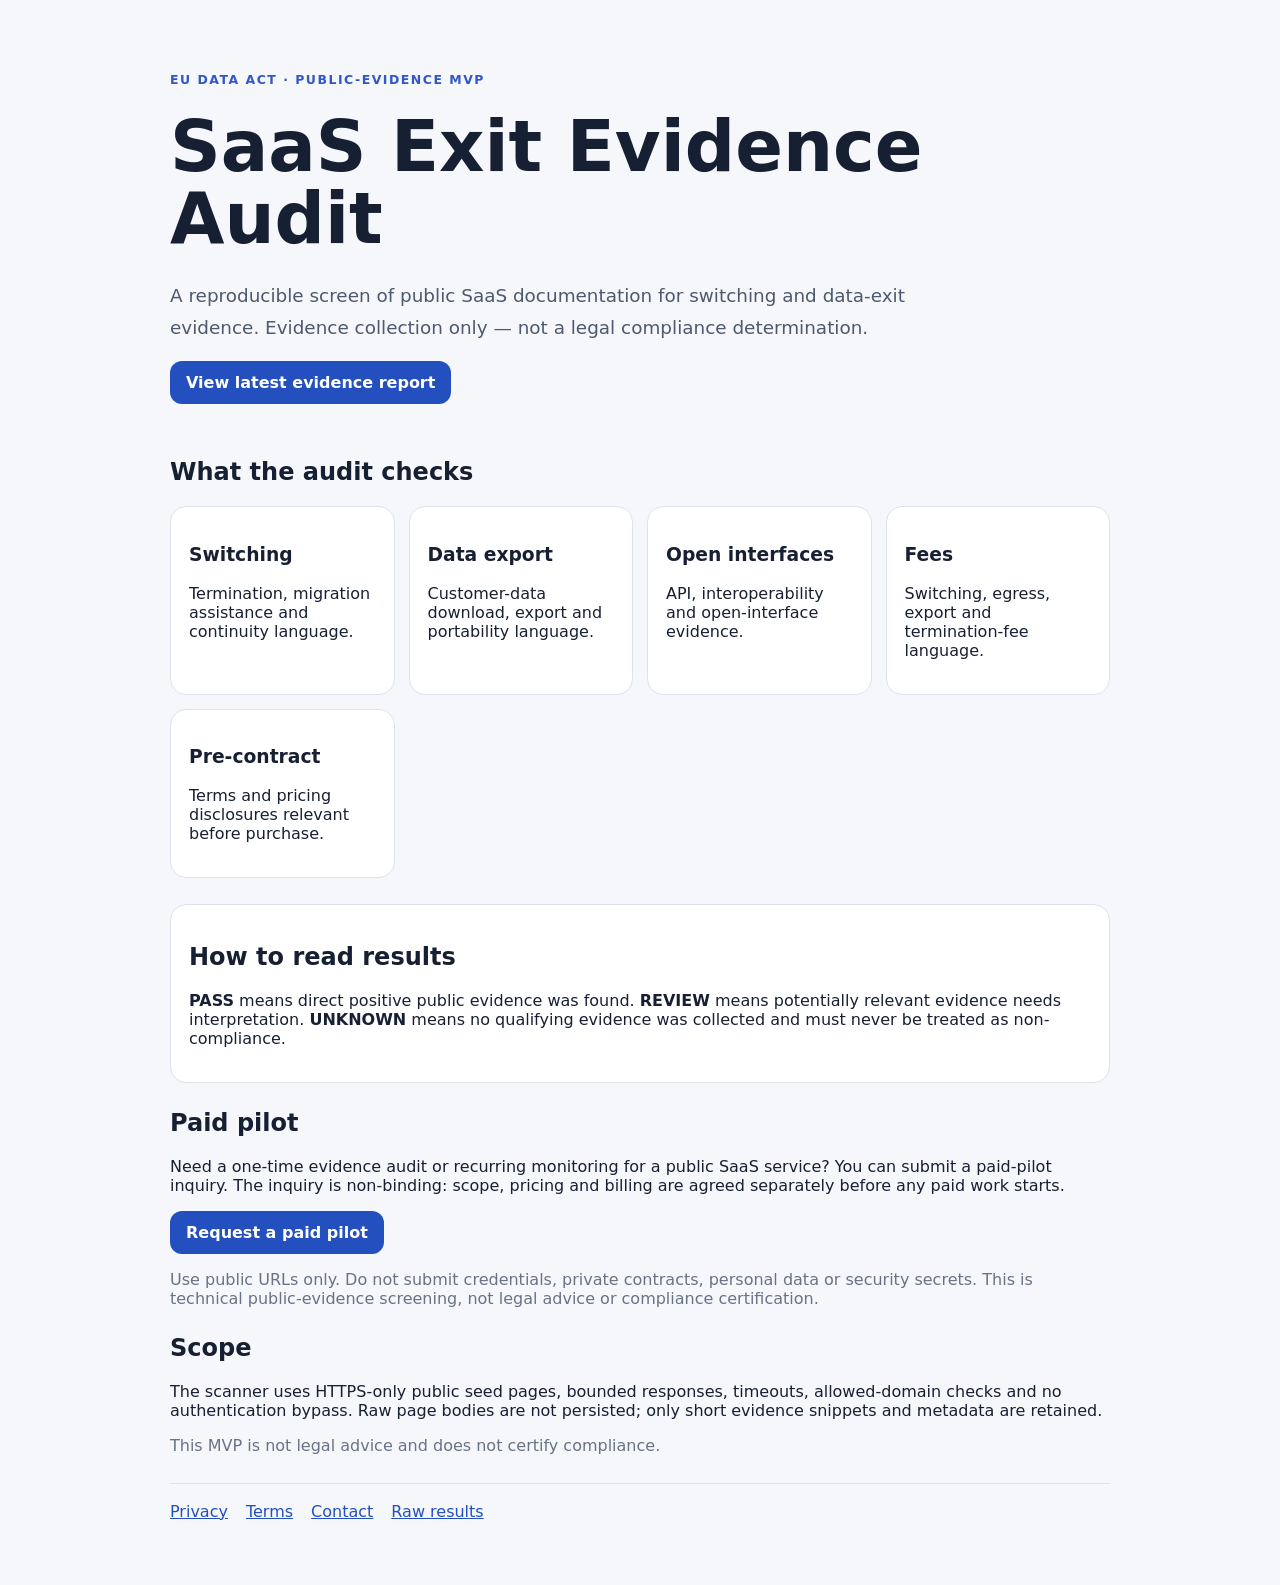
==== public/index.html @ 562ceadf "monetization(#003): publish paid-pilot lead route" ====
<!doctype html><html lang="en"><head><meta charset="utf-8"><meta name="viewport" content="width=device-width,initial-scale=1"><meta http-equiv="Content-Security-Policy" content="default-src 'self'; script-src 'self'; style-src 'self'; img-src 'self' data:; object-src 'none'; base-uri 'none'; form-action 'self'; frame-src 'none'; connect-src 'self'; upgrade-insecure-requests"><meta name="referrer" content="no-referrer"><meta name="robots" content="index,follow"><title>SaaS Exit Evidence Audit</title><meta name="description" content="Public-evidence screening for SaaS data export, switching, interfaces, fees and pre-contract disclosures under the EU Data Act context."><link rel="stylesheet" href="styles.css"></head><body><main><header><p class="eyebrow">EU DATA ACT · PUBLIC-EVIDENCE MVP</p><h1>SaaS Exit Evidence Audit</h1><p class="lede">A reproducible screen of public SaaS documentation for switching and data-exit evidence. Evidence collection only — not a legal compliance determination.</p><p><a class="button" href="report.html" data-kpi="report_open">View latest evidence report</a></p></header><section><h2>What the audit checks</h2><div class="grid"><article><h3>Switching</h3><p>Termination, migration assistance and continuity language.</p></article><article><h3>Data export</h3><p>Customer-data download, export and portability language.</p></article><article><h3>Open interfaces</h3><p>API, interoperability and open-interface evidence.</p></article><article><h3>Fees</h3><p>Switching, egress, export and termination-fee language.</p></article><article><h3>Pre-contract</h3><p>Terms and pricing disclosures relevant before purchase.</p></article></div></section><section class="notice"><h2>How to read results</h2><p><strong>PASS</strong> means direct positive public evidence was found. <strong>REVIEW</strong> means potentially relevant evidence needs interpretation. <strong>UNKNOWN</strong> means no qualifying evidence was collected and must never be treated as non-compliance.</p></section><section><h2>Paid pilot</h2><p>Need a one-time evidence audit or recurring monitoring for a public SaaS service? You can submit a paid-pilot inquiry. The inquiry is non-binding: scope, pricing and billing are agreed separately before any paid work starts.</p><p><a class="button" href="https://github.com/Hirokimm/data-act-exit-audit/issues/new?template=paid-pilot.md" rel="noreferrer" data-kpi="monetization_interest">Request a paid pilot</a></p><p class="muted">Use public URLs only. Do not submit credentials, private contracts, personal data or security secrets. This is technical public-evidence screening, not legal advice or compliance certification.</p></section><section><h2>Scope</h2><p>The scanner uses HTTPS-only public seed pages, bounded responses, timeouts, allowed-domain checks and no authentication bypass. Raw page bodies are not persisted; only short evidence snippets and metadata are retained.</p><p class="muted">This MVP is not legal advice and does not certify compliance.</p></section><nav aria-label="Legal and contact"><a href="privacy.html">Privacy</a><a href="terms.html">Terms</a><a href="contact.html" data-kpi="contact_open">Contact</a><a href="results.json">Raw results</a></nav></main><script src="kpi.js" defer></script></body></html>
---- public/styles.css ----
:root{font-family:Inter,ui-sans-serif,system-ui,-apple-system,BlinkMacSystemFont,"Segoe UI",sans-serif;color:#172033;background:#f5f7fb}*{box-sizing:border-box}body{margin:0}main{max-width:980px;margin:auto;padding:32px 20px 64px}header{padding:28px 0 12px}.eyebrow{font-size:.78rem;font-weight:800;letter-spacing:.12em;color:#3157c8}h1{font-size:clamp(2.1rem,7vw,4.4rem);line-height:1.02;margin:.35em 0}.lede{font-size:1.15rem;line-height:1.7;color:#4e596e;max-width:760px}section{margin:26px 0}.grid{display:grid;grid-template-columns:repeat(auto-fit,minmax(210px,1fr));gap:14px}.grid article,.notice{background:#fff;border:1px solid #dce2ee;border-radius:16px;padding:18px}a{color:#244fbf}nav{display:flex;gap:18px;flex-wrap:wrap;margin-top:28px;padding-top:18px;border-top:1px solid #dce2ee}.button{display:inline-block;background:#244fbf;color:#fff;text-decoration:none;padding:12px 16px;border-radius:12px;font-weight:700}.muted{color:#687386}@media(max-width:600px){main{padding:22px 14px 48px}.grid{grid-template-columns:1fr}}
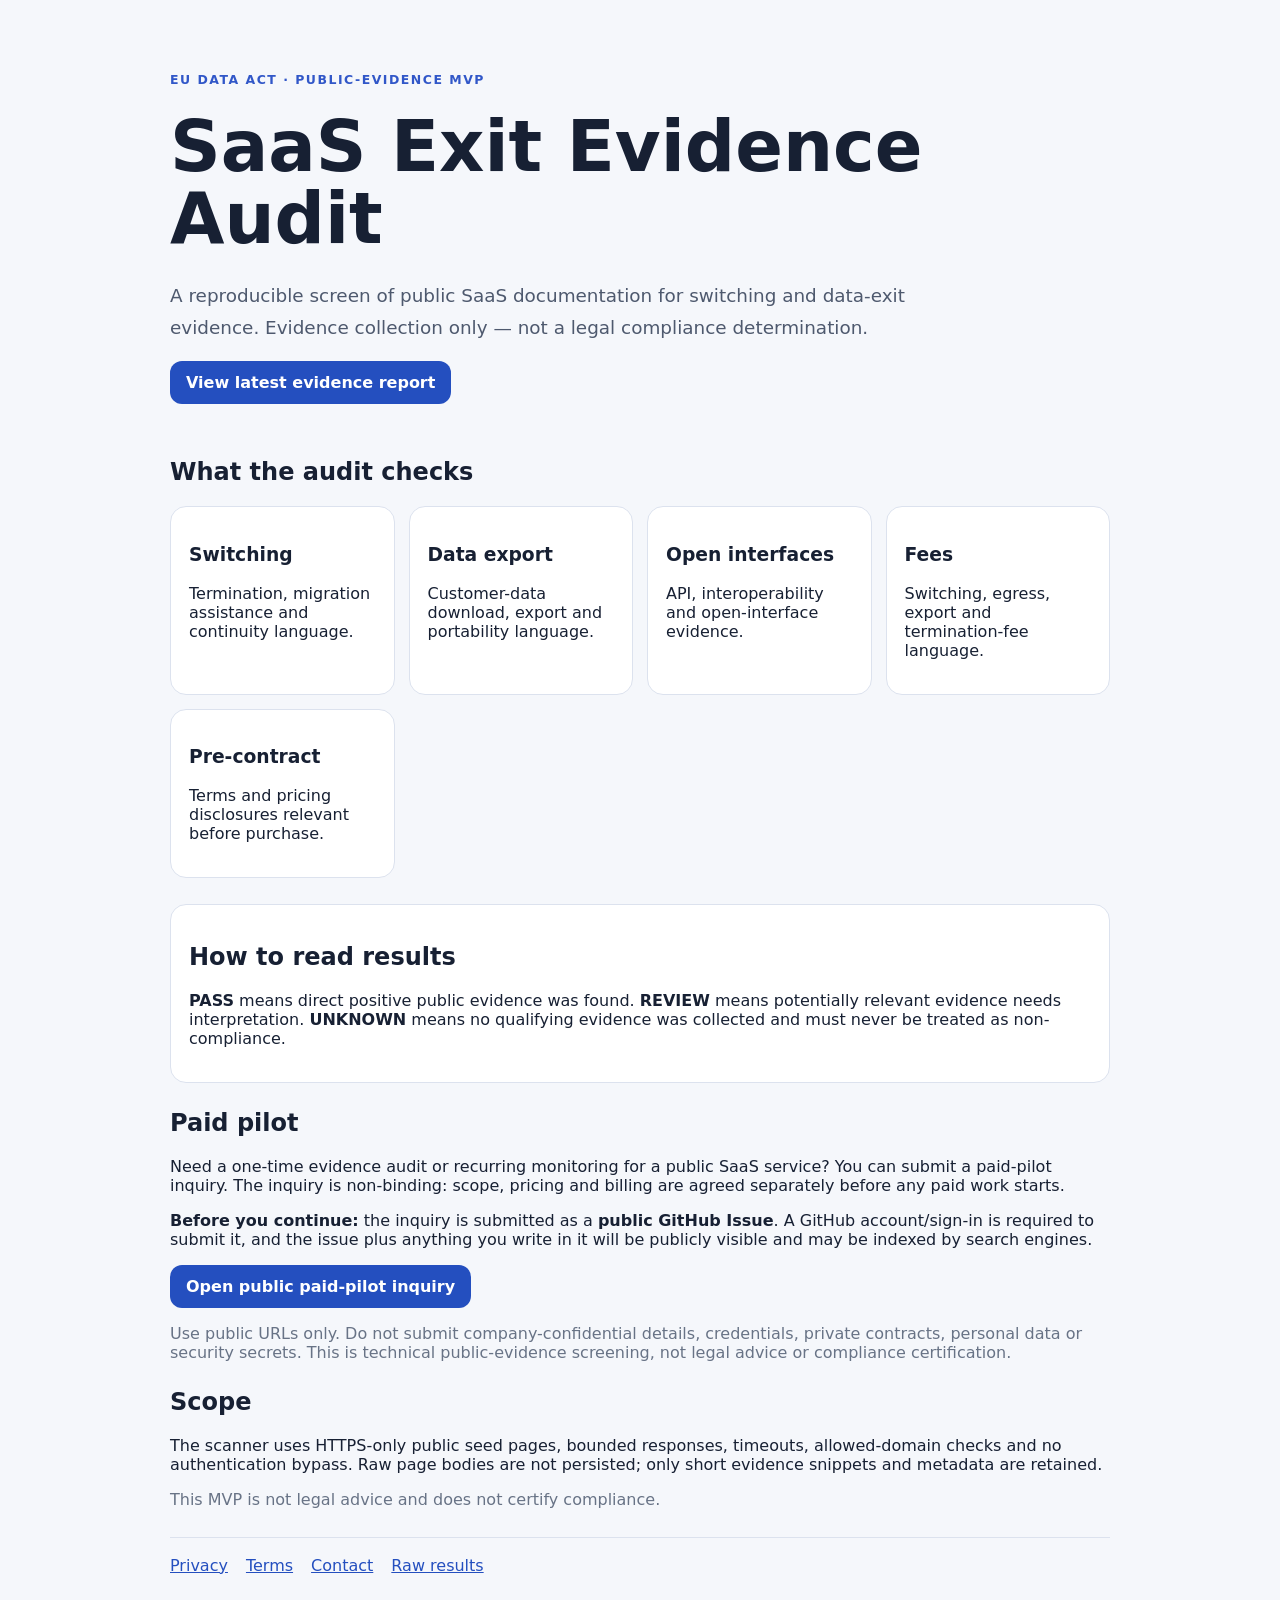
==== commit a524fb85: "trust(#003): disclose public GitHub pilot inquiry" ====
--- a/public/index.html
+++ b/public/index.html
@@ -1 +1 @@
-<!doctype html><html lang="en"><head><meta charset="utf-8"><meta name="viewport" content="width=device-width,initial-scale=1"><meta http-equiv="Content-Security-Policy" content="default-src 'self'; script-src 'self'; style-src 'self'; img-src 'self' data:; object-src 'none'; base-uri 'none'; form-action 'self'; frame-src 'none'; connect-src 'self'; upgrade-insecure-requests"><meta name="referrer" content="no-referrer"><meta name="robots" content="index,follow"><title>SaaS Exit Evidence Audit</title><meta name="description" content="Public-evidence screening for SaaS data export, switching, interfaces, fees and pre-contract disclosures under the EU Data Act context."><link rel="stylesheet" href="styles.css"></head><body><main><header><p class="eyebrow">EU DATA ACT · PUBLIC-EVIDENCE MVP</p><h1>SaaS Exit Evidence Audit</h1><p class="lede">A reproducible screen of public SaaS documentation for switching and data-exit evidence. Evidence collection only — not a legal compliance determination.</p><p><a class="button" href="report.html" data-kpi="report_open">View latest evidence report</a></p></header><section><h2>What the audit checks</h2><div class="grid"><article><h3>Switching</h3><p>Termination, migration assistance and continuity language.</p></article><article><h3>Data export</h3><p>Customer-data download, export and portability language.</p></article><article><h3>Open interfaces</h3><p>API, interoperability and open-interface evidence.</p></article><article><h3>Fees</h3><p>Switching, egress, export and termination-fee language.</p></article><article><h3>Pre-contract</h3><p>Terms and pricing disclosures relevant before purchase.</p></article></div></section><section class="notice"><h2>How to read results</h2><p><strong>PASS</strong> means direct positive public evidence was found. <strong>REVIEW</strong> means potentially relevant evidence needs interpretation. <strong>UNKNOWN</strong> means no qualifying evidence was collected and must never be treated as non-compliance.</p></section><section><h2>Paid pilot</h2><p>Need a one-time evidence audit or recurring monitoring for a public SaaS service? You can submit a paid-pilot inquiry. The inquiry is non-binding: scope, pricing and billing are agreed separately before any paid work starts.</p><p><a class="button" href="https://github.com/Hirokimm/data-act-exit-audit/issues/new?template=paid-pilot.md" rel="noreferrer" data-kpi="monetization_interest">Request a paid pilot</a></p><p class="muted">Use public URLs only. Do not submit credentials, private contracts, personal data or security secrets. This is technical public-evidence screening, not legal advice or compliance certification.</p></section><section><h2>Scope</h2><p>The scanner uses HTTPS-only public seed pages, bounded responses, timeouts, allowed-domain checks and no authentication bypass. Raw page bodies are not persisted; only short evidence snippets and metadata are retained.</p><p class="muted">This MVP is not legal advice and does not certify compliance.</p></section><nav aria-label="Legal and contact"><a href="privacy.html">Privacy</a><a href="terms.html">Terms</a><a href="contact.html" data-kpi="contact_open">Contact</a><a href="results.json">Raw results</a></nav></main><script src="kpi.js" defer></script></body></html>
+<!doctype html><html lang="en"><head><meta charset="utf-8"><meta name="viewport" content="width=device-width,initial-scale=1"><meta http-equiv="Content-Security-Policy" content="default-src 'self'; script-src 'self'; style-src 'self'; img-src 'self' data:; object-src 'none'; base-uri 'none'; form-action 'self'; frame-src 'none'; connect-src 'self'; upgrade-insecure-requests"><meta name="referrer" content="no-referrer"><meta name="robots" content="index,follow"><title>SaaS Exit Evidence Audit</title><meta name="description" content="Public-evidence screening for SaaS data export, switching, interfaces, fees and pre-contract disclosures under the EU Data Act context."><link rel="stylesheet" href="styles.css"></head><body><main><header><p class="eyebrow">EU DATA ACT · PUBLIC-EVIDENCE MVP</p><h1>SaaS Exit Evidence Audit</h1><p class="lede">A reproducible screen of public SaaS documentation for switching and data-exit evidence. Evidence collection only — not a legal compliance determination.</p><p><a class="button" href="report.html" data-kpi="report_open">View latest evidence report</a></p></header><section><h2>What the audit checks</h2><div class="grid"><article><h3>Switching</h3><p>Termination, migration assistance and continuity language.</p></article><article><h3>Data export</h3><p>Customer-data download, export and portability language.</p></article><article><h3>Open interfaces</h3><p>API, interoperability and open-interface evidence.</p></article><article><h3>Fees</h3><p>Switching, egress, export and termination-fee language.</p></article><article><h3>Pre-contract</h3><p>Terms and pricing disclosures relevant before purchase.</p></article></div></section><section class="notice"><h2>How to read results</h2><p><strong>PASS</strong> means direct positive public evidence was found. <strong>REVIEW</strong> means potentially relevant evidence needs interpretation. <strong>UNKNOWN</strong> means no qualifying evidence was collected and must never be treated as non-compliance.</p></section><section><h2>Paid pilot</h2><p>Need a one-time evidence audit or recurring monitoring for a public SaaS service? You can submit a paid-pilot inquiry. The inquiry is non-binding: scope, pricing and billing are agreed separately before any paid work starts.</p><p><strong>Before you continue:</strong> the inquiry is submitted as a <strong>public GitHub Issue</strong>. A GitHub account/sign-in is required to submit it, and the issue plus anything you write in it will be publicly visible and may be indexed by search engines.</p><p><a class="button" href="https://github.com/Hirokimm/data-act-exit-audit/issues/new?template=paid-pilot.md" rel="noreferrer" data-kpi="monetization_interest">Open public paid-pilot inquiry</a></p><p class="muted">Use public URLs only. Do not submit company-confidential details, credentials, private contracts, personal data or security secrets. This is technical public-evidence screening, not legal advice or compliance certification.</p></section><section><h2>Scope</h2><p>The scanner uses HTTPS-only public seed pages, bounded responses, timeouts, allowed-domain checks and no authentication bypass. Raw page bodies are not persisted; only short evidence snippets and metadata are retained.</p><p class="muted">This MVP is not legal advice and does not certify compliance.</p></section><nav aria-label="Legal and contact"><a href="privacy.html">Privacy</a><a href="terms.html">Terms</a><a href="contact.html" data-kpi="contact_open">Contact</a><a href="results.json">Raw results</a></nav></main><script src="kpi.js" defer></script></body></html>
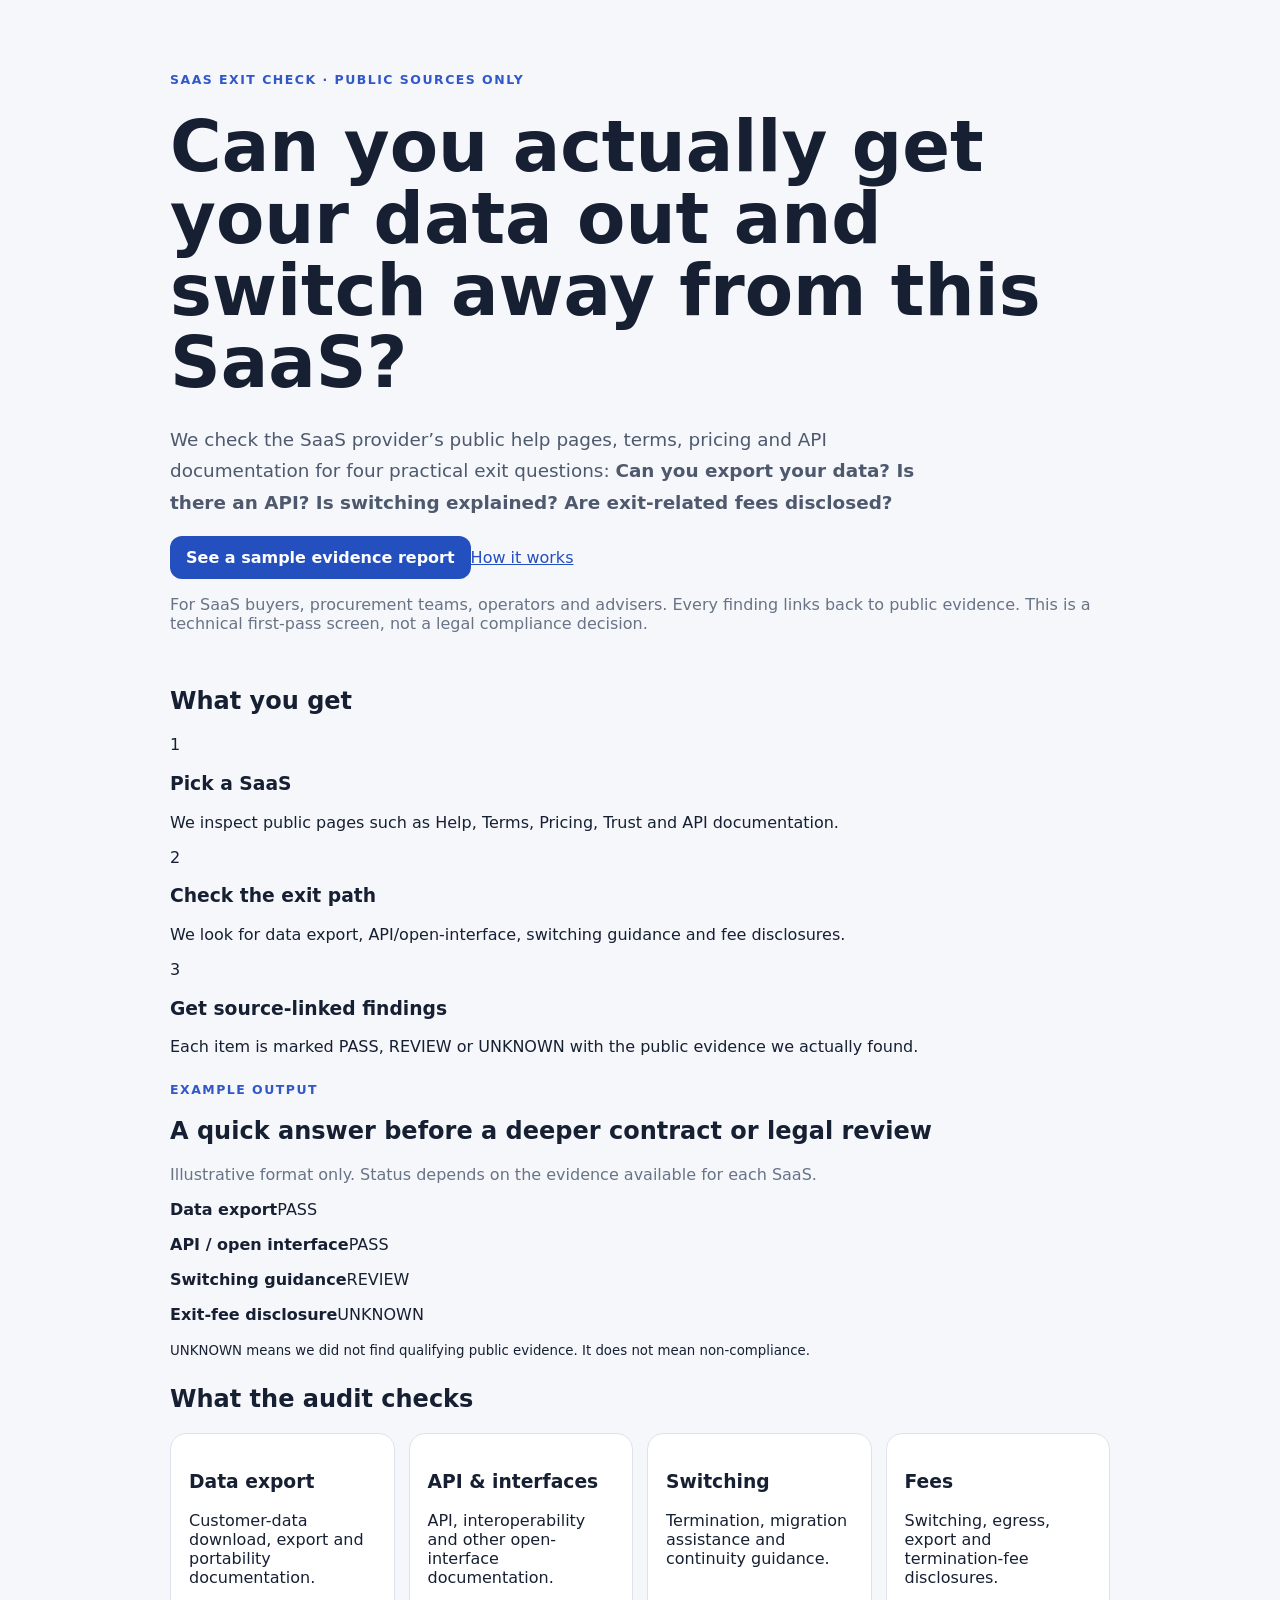
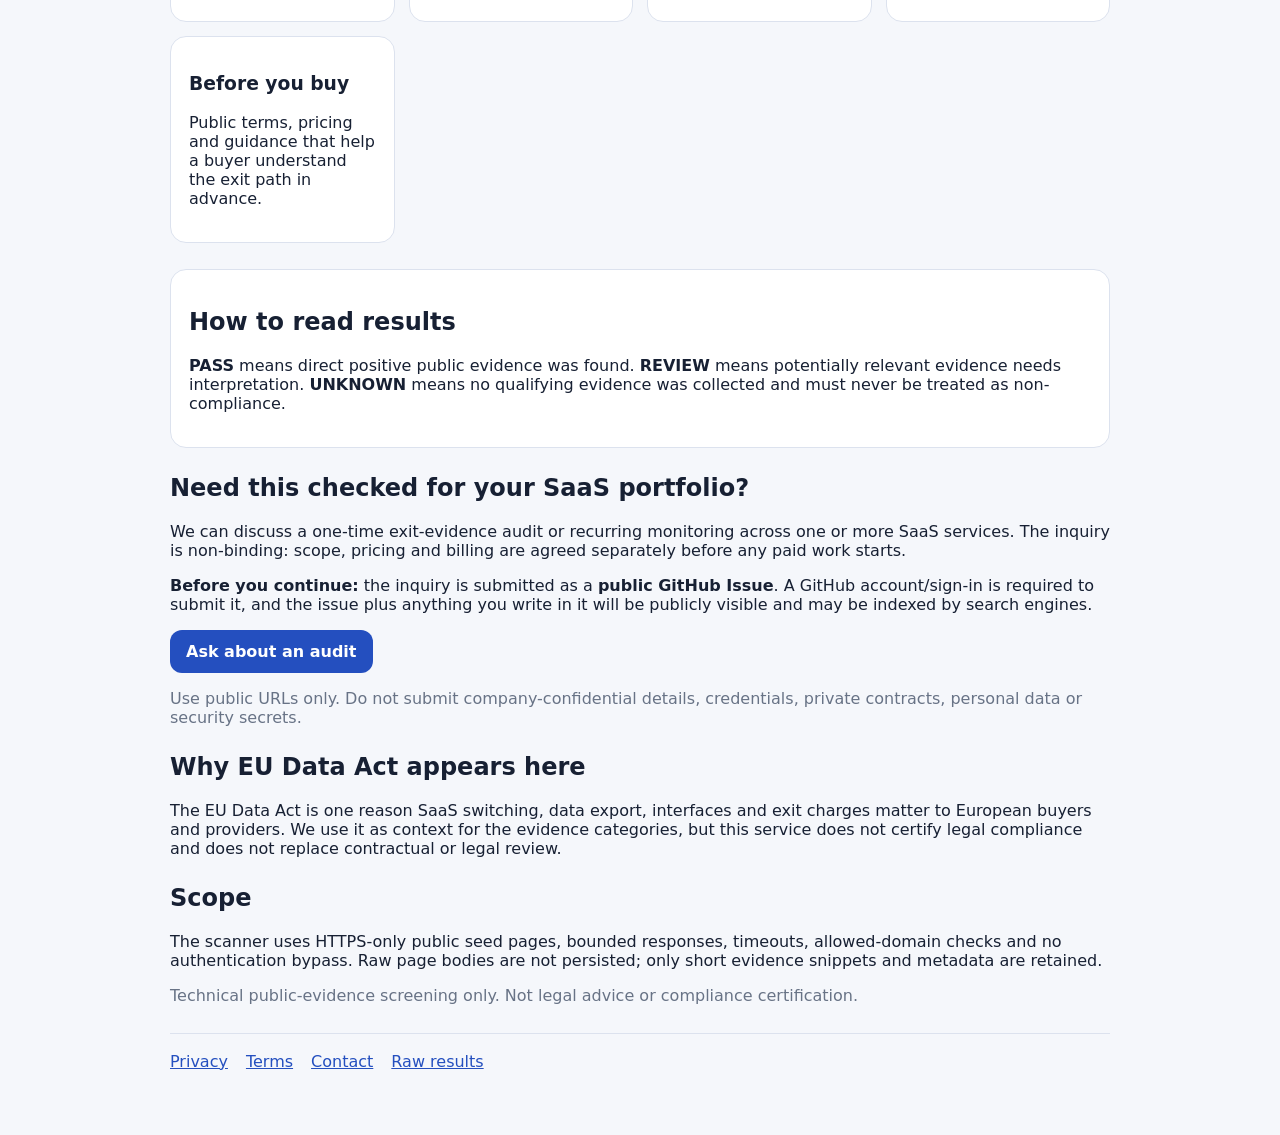
==== commit 48c4de82: "Improve #003 first-view product comprehension" ====
--- a/public/index.html
+++ b/public/index.html
@@ -1 +1 @@
-<!doctype html><html lang="en"><head><meta charset="utf-8"><meta name="viewport" content="width=device-width,initial-scale=1"><meta http-equiv="Content-Security-Policy" content="default-src 'self'; script-src 'self'; style-src 'self'; img-src 'self' data:; object-src 'none'; base-uri 'none'; form-action 'self'; frame-src 'none'; connect-src 'self'; upgrade-insecure-requests"><meta name="referrer" content="no-referrer"><meta name="robots" content="index,follow"><title>SaaS Exit Evidence Audit</title><meta name="description" content="Public-evidence screening for SaaS data export, switching, interfaces, fees and pre-contract disclosures under the EU Data Act context."><link rel="stylesheet" href="styles.css"></head><body><main><header><p class="eyebrow">EU DATA ACT · PUBLIC-EVIDENCE MVP</p><h1>SaaS Exit Evidence Audit</h1><p class="lede">A reproducible screen of public SaaS documentation for switching and data-exit evidence. Evidence collection only — not a legal compliance determination.</p><p><a class="button" href="report.html" data-kpi="report_open">View latest evidence report</a></p></header><section><h2>What the audit checks</h2><div class="grid"><article><h3>Switching</h3><p>Termination, migration assistance and continuity language.</p></article><article><h3>Data export</h3><p>Customer-data download, export and portability language.</p></article><article><h3>Open interfaces</h3><p>API, interoperability and open-interface evidence.</p></article><article><h3>Fees</h3><p>Switching, egress, export and termination-fee language.</p></article><article><h3>Pre-contract</h3><p>Terms and pricing disclosures relevant before purchase.</p></article></div></section><section class="notice"><h2>How to read results</h2><p><strong>PASS</strong> means direct positive public evidence was found. <strong>REVIEW</strong> means potentially relevant evidence needs interpretation. <strong>UNKNOWN</strong> means no qualifying evidence was collected and must never be treated as non-compliance.</p></section><section><h2>Paid pilot</h2><p>Need a one-time evidence audit or recurring monitoring for a public SaaS service? You can submit a paid-pilot inquiry. The inquiry is non-binding: scope, pricing and billing are agreed separately before any paid work starts.</p><p><strong>Before you continue:</strong> the inquiry is submitted as a <strong>public GitHub Issue</strong>. A GitHub account/sign-in is required to submit it, and the issue plus anything you write in it will be publicly visible and may be indexed by search engines.</p><p><a class="button" href="https://github.com/Hirokimm/data-act-exit-audit/issues/new?template=paid-pilot.md" rel="noreferrer" data-kpi="monetization_interest">Open public paid-pilot inquiry</a></p><p class="muted">Use public URLs only. Do not submit company-confidential details, credentials, private contracts, personal data or security secrets. This is technical public-evidence screening, not legal advice or compliance certification.</p></section><section><h2>Scope</h2><p>The scanner uses HTTPS-only public seed pages, bounded responses, timeouts, allowed-domain checks and no authentication bypass. Raw page bodies are not persisted; only short evidence snippets and metadata are retained.</p><p class="muted">This MVP is not legal advice and does not certify compliance.</p></section><nav aria-label="Legal and contact"><a href="privacy.html">Privacy</a><a href="terms.html">Terms</a><a href="contact.html" data-kpi="contact_open">Contact</a><a href="results.json">Raw results</a></nav></main><script src="kpi.js" defer></script></body></html>
+<!doctype html><html lang="en"><head><meta charset="utf-8"><meta name="viewport" content="width=device-width,initial-scale=1"><meta http-equiv="Content-Security-Policy" content="default-src 'self'; script-src 'self'; style-src 'self'; img-src 'self' data:; object-src 'none'; base-uri 'none'; form-action 'self'; frame-src 'none'; connect-src 'self' https://ai-search-audit-dun.vercel.app; upgrade-insecure-requests"><meta name="referrer" content="no-referrer"><meta name="robots" content="index,follow,max-image-preview:large"><title>Can You Get Your Data Out? | SaaS Exit Evidence Audit</title><meta name="description" content="Check whether a SaaS publicly explains how customers can export data, use APIs, switch away, and understand exit-related fees. Source-linked evidence only; not legal advice."><link rel="canonical" href="https://hirokimm.github.io/data-act-exit-audit/"><meta property="og:type" content="website"><meta property="og:title" content="Can You Get Your Data Out? | SaaS Exit Evidence Audit"><meta property="og:description" content="A source-linked first-pass check of SaaS data export, APIs, switching guidance and exit-related fee disclosures."><meta property="og:url" content="https://hirokimm.github.io/data-act-exit-audit/"><meta name="twitter:card" content="summary"><link rel="stylesheet" href="styles.css"></head><body><main><header><p class="eyebrow">SAAS EXIT CHECK · PUBLIC SOURCES ONLY</p><h1>Can you actually get your data out and switch away from this SaaS?</h1><p class="lede">We check the SaaS provider’s public help pages, terms, pricing and API documentation for four practical exit questions: <strong>Can you export your data? Is there an API? Is switching explained? Are exit-related fees disclosed?</strong></p><div class="hero-actions"><a class="button" href="report.html" data-kpi="report_open">See a sample evidence report</a><a class="text-link" href="#how-it-works">How it works</a></div><p class="muted hero-note">For SaaS buyers, procurement teams, operators and advisers. Every finding links back to public evidence. This is a technical first-pass screen, not a legal compliance decision.</p></header><section id="how-it-works"><h2>What you get</h2><div class="steps"><article><span>1</span><h3>Pick a SaaS</h3><p>We inspect public pages such as Help, Terms, Pricing, Trust and API documentation.</p></article><article><span>2</span><h3>Check the exit path</h3><p>We look for data export, API/open-interface, switching guidance and fee disclosures.</p></article><article><span>3</span><h3>Get source-linked findings</h3><p>Each item is marked PASS, REVIEW or UNKNOWN with the public evidence we actually found.</p></article></div></section><section class="example"><div><p class="eyebrow">EXAMPLE OUTPUT</p><h2>A quick answer before a deeper contract or legal review</h2><p class="muted">Illustrative format only. Status depends on the evidence available for each SaaS.</p></div><div class="result-card"><p><strong>Data export</strong><span class="status pass">PASS</span></p><p><strong>API / open interface</strong><span class="status pass">PASS</span></p><p><strong>Switching guidance</strong><span class="status review">REVIEW</span></p><p><strong>Exit-fee disclosure</strong><span class="status unknown">UNKNOWN</span></p><small>UNKNOWN means we did not find qualifying public evidence. It does not mean non-compliance.</small></div></section><section><h2>What the audit checks</h2><div class="grid"><article><h3>Data export</h3><p>Customer-data download, export and portability documentation.</p></article><article><h3>API & interfaces</h3><p>API, interoperability and other open-interface documentation.</p></article><article><h3>Switching</h3><p>Termination, migration assistance and continuity guidance.</p></article><article><h3>Fees</h3><p>Switching, egress, export and termination-fee disclosures.</p></article><article><h3>Before you buy</h3><p>Public terms, pricing and guidance that help a buyer understand the exit path in advance.</p></article></div></section><section class="notice"><h2>How to read results</h2><p><strong>PASS</strong> means direct positive public evidence was found. <strong>REVIEW</strong> means potentially relevant evidence needs interpretation. <strong>UNKNOWN</strong> means no qualifying evidence was collected and must never be treated as non-compliance.</p></section><section><h2>Need this checked for your SaaS portfolio?</h2><p>We can discuss a one-time exit-evidence audit or recurring monitoring across one or more SaaS services. The inquiry is non-binding: scope, pricing and billing are agreed separately before any paid work starts.</p><p><strong>Before you continue:</strong> the inquiry is submitted as a <strong>public GitHub Issue</strong>. A GitHub account/sign-in is required to submit it, and the issue plus anything you write in it will be publicly visible and may be indexed by search engines.</p><p><a class="button" href="https://github.com/Hirokimm/data-act-exit-audit/issues/new?template=paid-pilot.md" rel="noreferrer" data-kpi="monetization_interest">Ask about an audit</a></p><p class="muted">Use public URLs only. Do not submit company-confidential details, credentials, private contracts, personal data or security secrets.</p></section><section><h2>Why EU Data Act appears here</h2><p>The EU Data Act is one reason SaaS switching, data export, interfaces and exit charges matter to European buyers and providers. We use it as context for the evidence categories, but this service does not certify legal compliance and does not replace contractual or legal review.</p></section><section><h2>Scope</h2><p>The scanner uses HTTPS-only public seed pages, bounded responses, timeouts, allowed-domain checks and no authentication bypass. Raw page bodies are not persisted; only short evidence snippets and metadata are retained.</p><p class="muted">Technical public-evidence screening only. Not legal advice or compliance certification.</p></section><nav aria-label="Legal and contact"><a href="privacy.html">Privacy</a><a href="terms.html">Terms</a><a href="contact.html" data-kpi="contact_open">Contact</a><a href="results.json">Raw results</a></nav></main><script src="kpi.js" defer></script></body></html>
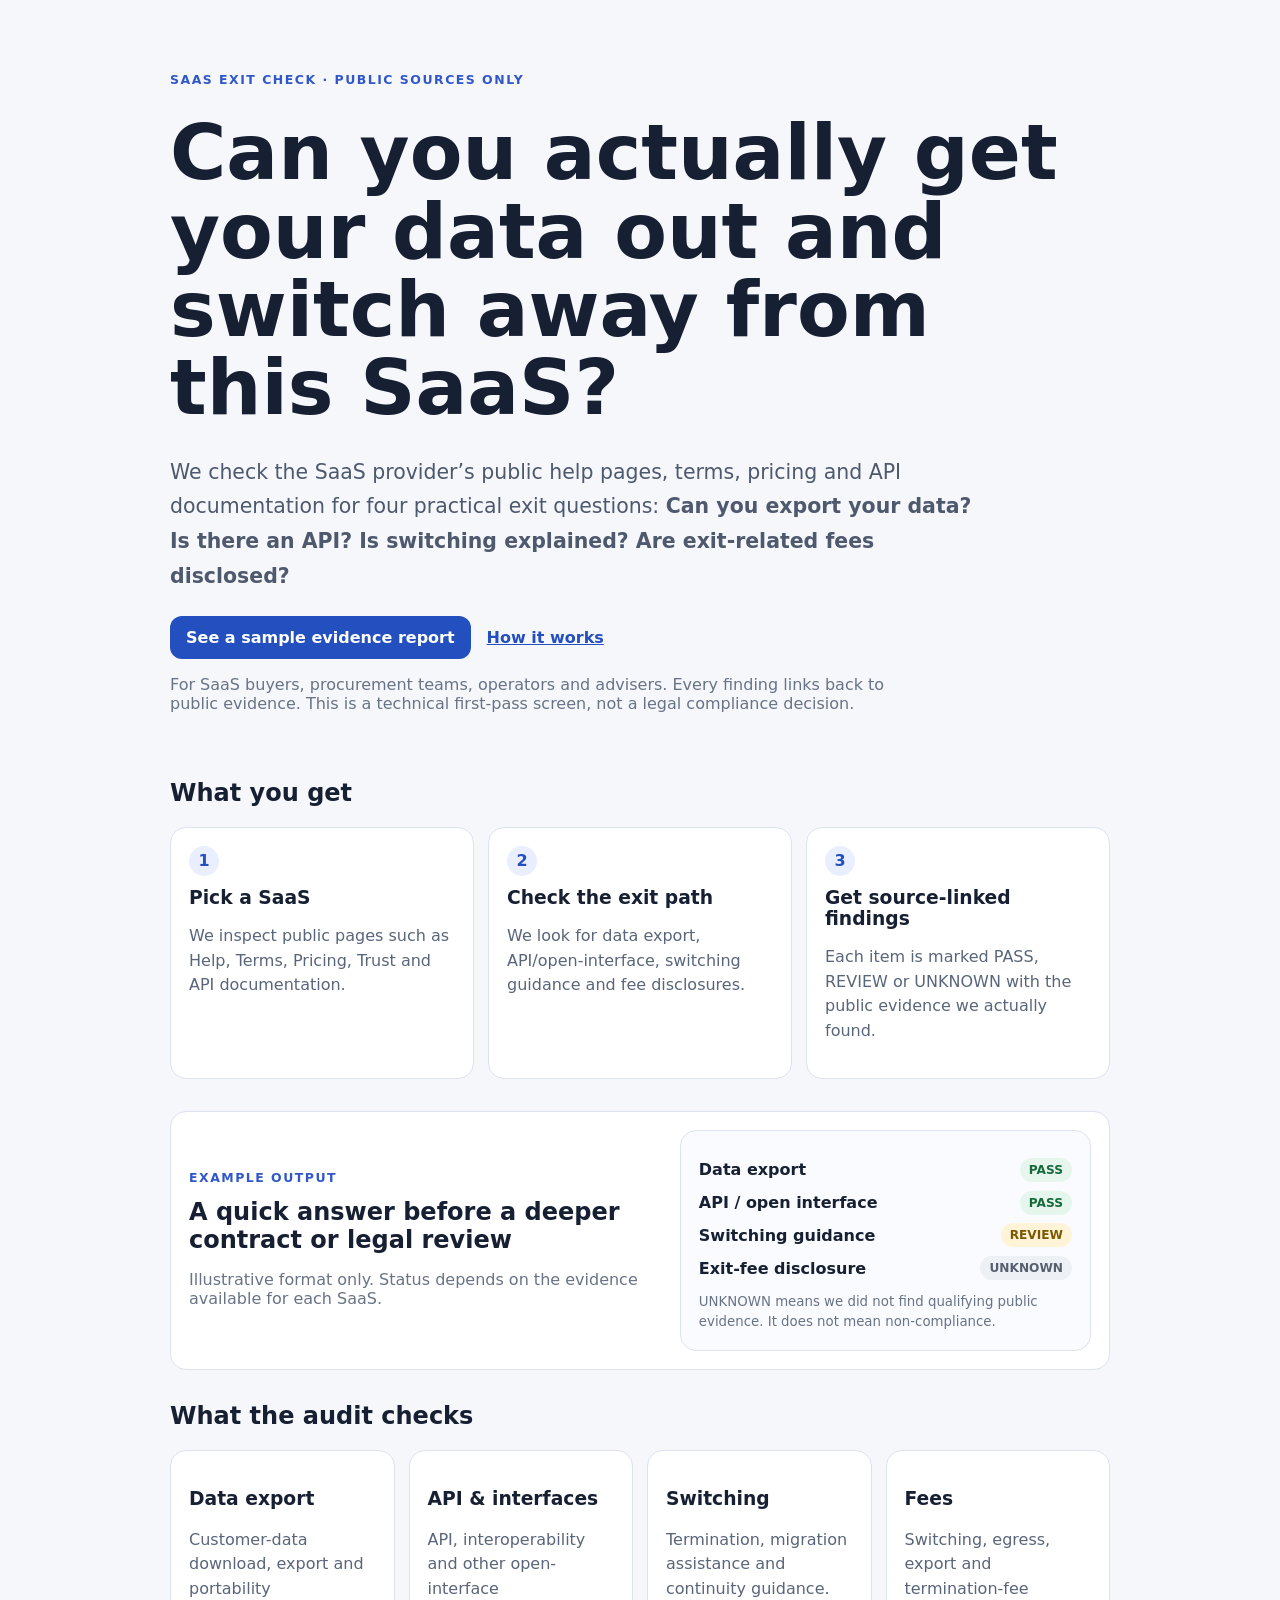
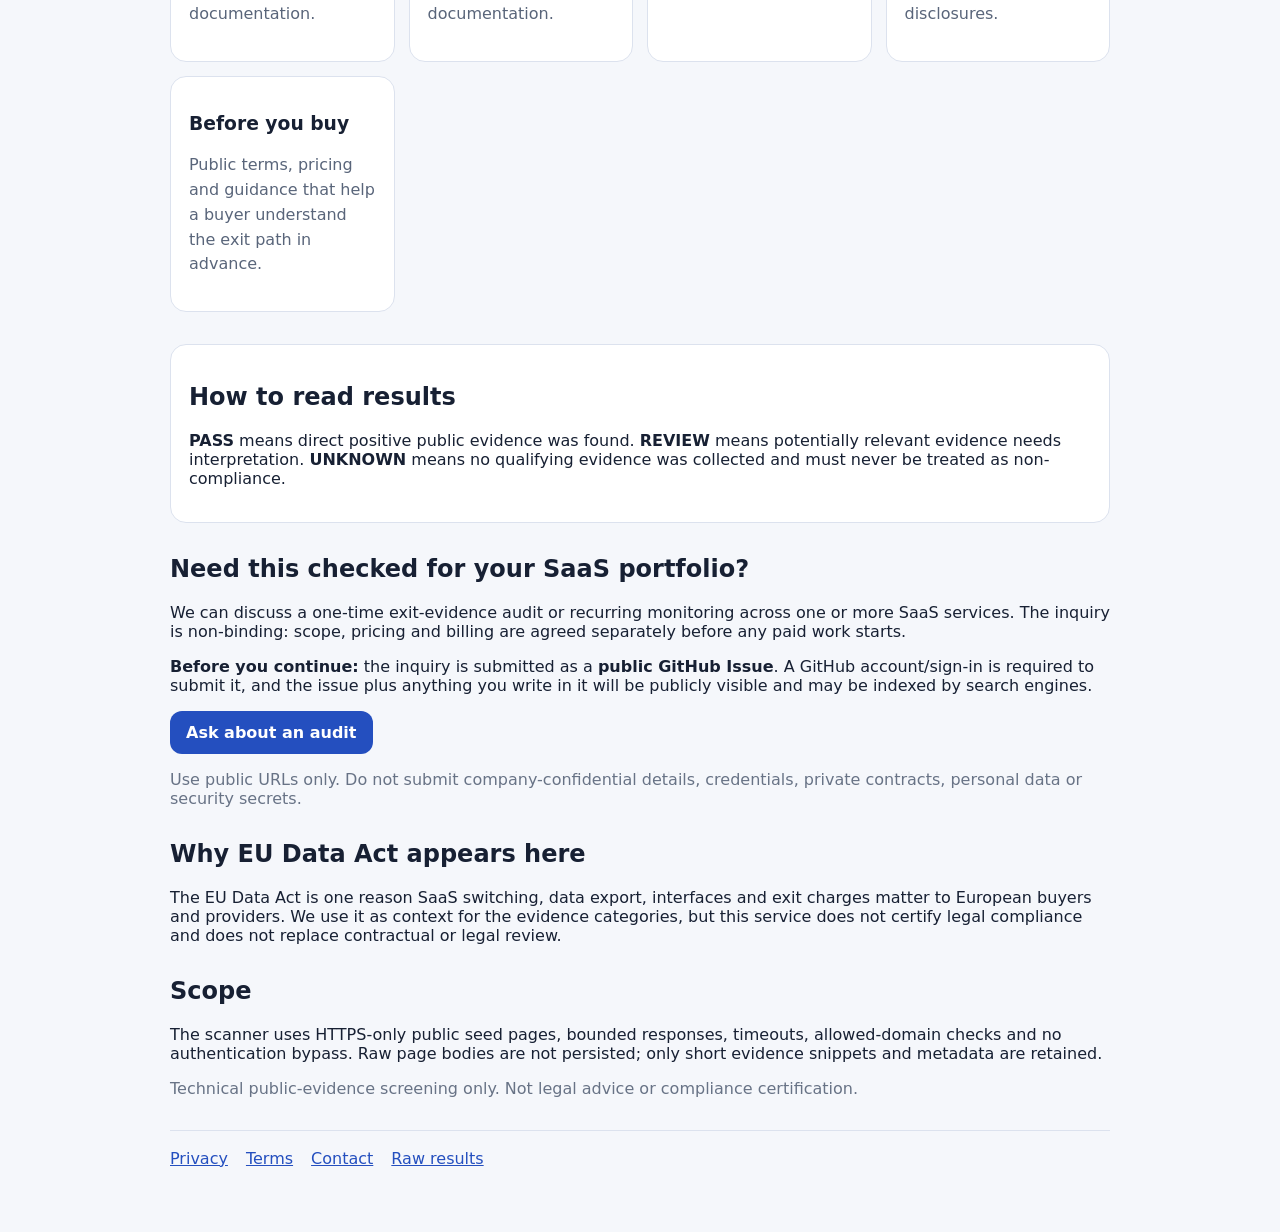
==== commit 9d0b3905: "Preserve legacy CI markers without showing old copy" ====
--- a/public/index.html
+++ b/public/index.html
@@ -1 +1 @@
-<!doctype html><html lang="en"><head><meta charset="utf-8"><meta name="viewport" content="width=device-width,initial-scale=1"><meta http-equiv="Content-Security-Policy" content="default-src 'self'; script-src 'self'; style-src 'self'; img-src 'self' data:; object-src 'none'; base-uri 'none'; form-action 'self'; frame-src 'none'; connect-src 'self' https://ai-search-audit-dun.vercel.app; upgrade-insecure-requests"><meta name="referrer" content="no-referrer"><meta name="robots" content="index,follow,max-image-preview:large"><title>Can You Get Your Data Out? | SaaS Exit Evidence Audit</title><meta name="description" content="Check whether a SaaS publicly explains how customers can export data, use APIs, switch away, and understand exit-related fees. Source-linked evidence only; not legal advice."><link rel="canonical" href="https://hirokimm.github.io/data-act-exit-audit/"><meta property="og:type" content="website"><meta property="og:title" content="Can You Get Your Data Out? | SaaS Exit Evidence Audit"><meta property="og:description" content="A source-linked first-pass check of SaaS data export, APIs, switching guidance and exit-related fee disclosures."><meta property="og:url" content="https://hirokimm.github.io/data-act-exit-audit/"><meta name="twitter:card" content="summary"><link rel="stylesheet" href="styles.css"></head><body><main><header><p class="eyebrow">SAAS EXIT CHECK · PUBLIC SOURCES ONLY</p><h1>Can you actually get your data out and switch away from this SaaS?</h1><p class="lede">We check the SaaS provider’s public help pages, terms, pricing and API documentation for four practical exit questions: <strong>Can you export your data? Is there an API? Is switching explained? Are exit-related fees disclosed?</strong></p><div class="hero-actions"><a class="button" href="report.html" data-kpi="report_open">See a sample evidence report</a><a class="text-link" href="#how-it-works">How it works</a></div><p class="muted hero-note">For SaaS buyers, procurement teams, operators and advisers. Every finding links back to public evidence. This is a technical first-pass screen, not a legal compliance decision.</p></header><section id="how-it-works"><h2>What you get</h2><div class="steps"><article><span>1</span><h3>Pick a SaaS</h3><p>We inspect public pages such as Help, Terms, Pricing, Trust and API documentation.</p></article><article><span>2</span><h3>Check the exit path</h3><p>We look for data export, API/open-interface, switching guidance and fee disclosures.</p></article><article><span>3</span><h3>Get source-linked findings</h3><p>Each item is marked PASS, REVIEW or UNKNOWN with the public evidence we actually found.</p></article></div></section><section class="example"><div><p class="eyebrow">EXAMPLE OUTPUT</p><h2>A quick answer before a deeper contract or legal review</h2><p class="muted">Illustrative format only. Status depends on the evidence available for each SaaS.</p></div><div class="result-card"><p><strong>Data export</strong><span class="status pass">PASS</span></p><p><strong>API / open interface</strong><span class="status pass">PASS</span></p><p><strong>Switching guidance</strong><span class="status review">REVIEW</span></p><p><strong>Exit-fee disclosure</strong><span class="status unknown">UNKNOWN</span></p><small>UNKNOWN means we did not find qualifying public evidence. It does not mean non-compliance.</small></div></section><section><h2>What the audit checks</h2><div class="grid"><article><h3>Data export</h3><p>Customer-data download, export and portability documentation.</p></article><article><h3>API & interfaces</h3><p>API, interoperability and other open-interface documentation.</p></article><article><h3>Switching</h3><p>Termination, migration assistance and continuity guidance.</p></article><article><h3>Fees</h3><p>Switching, egress, export and termination-fee disclosures.</p></article><article><h3>Before you buy</h3><p>Public terms, pricing and guidance that help a buyer understand the exit path in advance.</p></article></div></section><section class="notice"><h2>How to read results</h2><p><strong>PASS</strong> means direct positive public evidence was found. <strong>REVIEW</strong> means potentially relevant evidence needs interpretation. <strong>UNKNOWN</strong> means no qualifying evidence was collected and must never be treated as non-compliance.</p></section><section><h2>Need this checked for your SaaS portfolio?</h2><p>We can discuss a one-time exit-evidence audit or recurring monitoring across one or more SaaS services. The inquiry is non-binding: scope, pricing and billing are agreed separately before any paid work starts.</p><p><strong>Before you continue:</strong> the inquiry is submitted as a <strong>public GitHub Issue</strong>. A GitHub account/sign-in is required to submit it, and the issue plus anything you write in it will be publicly visible and may be indexed by search engines.</p><p><a class="button" href="https://github.com/Hirokimm/data-act-exit-audit/issues/new?template=paid-pilot.md" rel="noreferrer" data-kpi="monetization_interest">Ask about an audit</a></p><p class="muted">Use public URLs only. Do not submit company-confidential details, credentials, private contracts, personal data or security secrets.</p></section><section><h2>Why EU Data Act appears here</h2><p>The EU Data Act is one reason SaaS switching, data export, interfaces and exit charges matter to European buyers and providers. We use it as context for the evidence categories, but this service does not certify legal compliance and does not replace contractual or legal review.</p></section><section><h2>Scope</h2><p>The scanner uses HTTPS-only public seed pages, bounded responses, timeouts, allowed-domain checks and no authentication bypass. Raw page bodies are not persisted; only short evidence snippets and metadata are retained.</p><p class="muted">Technical public-evidence screening only. Not legal advice or compliance certification.</p></section><nav aria-label="Legal and contact"><a href="privacy.html">Privacy</a><a href="terms.html">Terms</a><a href="contact.html" data-kpi="contact_open">Contact</a><a href="results.json">Raw results</a></nav></main><script src="kpi.js" defer></script></body></html>
+<!doctype html><html lang="en"><head><meta charset="utf-8"><meta name="viewport" content="width=device-width,initial-scale=1"><meta http-equiv="Content-Security-Policy" content="default-src 'self'; script-src 'self'; style-src 'self'; img-src 'self' data:; object-src 'none'; base-uri 'none'; form-action 'self'; frame-src 'none'; connect-src 'self' https://ai-search-audit-dun.vercel.app; upgrade-insecure-requests"><meta name="referrer" content="no-referrer"><meta name="robots" content="index,follow,max-image-preview:large"><title>Can You Get Your Data Out? | SaaS Exit Evidence Audit</title><meta name="description" content="Check whether a SaaS publicly explains how customers can export data, use APIs, switch away, and understand exit-related fees. Source-linked evidence only; not legal advice."><link rel="canonical" href="https://hirokimm.github.io/data-act-exit-audit/"><meta property="og:type" content="website"><meta property="og:title" content="Can You Get Your Data Out? | SaaS Exit Evidence Audit"><meta property="og:description" content="A source-linked first-pass check of SaaS data export, APIs, switching guidance and exit-related fee disclosures."><meta property="og:url" content="https://hirokimm.github.io/data-act-exit-audit/"><meta name="twitter:card" content="summary"><link rel="stylesheet" href="styles.css"></head><body><!-- CI compatibility marker: Open public paid-pilot inquiry --><main><header><p class="eyebrow">SAAS EXIT CHECK · PUBLIC SOURCES ONLY</p><h1>Can you actually get your data out and switch away from this SaaS?</h1><p class="lede">We check the SaaS provider’s public help pages, terms, pricing and API documentation for four practical exit questions: <strong>Can you export your data? Is there an API? Is switching explained? Are exit-related fees disclosed?</strong></p><div class="hero-actions"><a class="button" href="report.html" data-kpi="report_open">See a sample evidence report</a><a class="text-link" href="#how-it-works">How it works</a></div><p class="muted hero-note">For SaaS buyers, procurement teams, operators and advisers. Every finding links back to public evidence. This is a technical first-pass screen, not a legal compliance decision.</p></header><section id="how-it-works"><h2>What you get</h2><div class="steps"><article><span>1</span><h3>Pick a SaaS</h3><p>We inspect public pages such as Help, Terms, Pricing, Trust and API documentation.</p></article><article><span>2</span><h3>Check the exit path</h3><p>We look for data export, API/open-interface, switching guidance and fee disclosures.</p></article><article><span>3</span><h3>Get source-linked findings</h3><p>Each item is marked PASS, REVIEW or UNKNOWN with the public evidence we actually found.</p></article></div></section><section class="example"><div><p class="eyebrow">EXAMPLE OUTPUT</p><h2>A quick answer before a deeper contract or legal review</h2><p class="muted">Illustrative format only. Status depends on the evidence available for each SaaS.</p></div><div class="result-card"><p><strong>Data export</strong><span class="status pass">PASS</span></p><p><strong>API / open interface</strong><span class="status pass">PASS</span></p><p><strong>Switching guidance</strong><span class="status review">REVIEW</span></p><p><strong>Exit-fee disclosure</strong><span class="status unknown">UNKNOWN</span></p><small>UNKNOWN means we did not find qualifying public evidence. It does not mean non-compliance.</small></div></section><section><h2>What the audit checks</h2><div class="grid"><article><h3>Data export</h3><p>Customer-data download, export and portability documentation.</p></article><article><h3>API & interfaces</h3><p>API, interoperability and other open-interface documentation.</p></article><article><h3>Switching</h3><p>Termination, migration assistance and continuity guidance.</p></article><article><h3>Fees</h3><p>Switching, egress, export and termination-fee disclosures.</p></article><article><h3>Before you buy</h3><p>Public terms, pricing and guidance that help a buyer understand the exit path in advance.</p></article></div></section><section class="notice"><h2>How to read results</h2><p><strong>PASS</strong> means direct positive public evidence was found. <strong>REVIEW</strong> means potentially relevant evidence needs interpretation. <strong>UNKNOWN</strong> means no qualifying evidence was collected and must never be treated as non-compliance.</p></section><section><h2>Need this checked for your SaaS portfolio?</h2><p>We can discuss a one-time exit-evidence audit or recurring monitoring across one or more SaaS services. The inquiry is non-binding: scope, pricing and billing are agreed separately before any paid work starts.</p><p><strong>Before you continue:</strong> the inquiry is submitted as a <strong>public GitHub Issue</strong>. A GitHub account/sign-in is required to submit it, and the issue plus anything you write in it will be publicly visible and may be indexed by search engines.</p><p><a class="button" href="https://github.com/Hirokimm/data-act-exit-audit/issues/new?template=paid-pilot.md" rel="noreferrer" data-kpi="monetization_interest">Ask about an audit</a></p><p class="muted">Use public URLs only. Do not submit company-confidential details, credentials, private contracts, personal data or security secrets.</p></section><section><h2>Why EU Data Act appears here</h2><p>The EU Data Act is one reason SaaS switching, data export, interfaces and exit charges matter to European buyers and providers. We use it as context for the evidence categories, but this service does not certify legal compliance and does not replace contractual or legal review.</p></section><section><h2>Scope</h2><p>The scanner uses HTTPS-only public seed pages, bounded responses, timeouts, allowed-domain checks and no authentication bypass. Raw page bodies are not persisted; only short evidence snippets and metadata are retained.</p><p class="muted">Technical public-evidence screening only. Not legal advice or compliance certification.</p></section><nav aria-label="Legal and contact"><a href="privacy.html">Privacy</a><a href="terms.html">Terms</a><a href="contact.html" data-kpi="contact_open">Contact</a><a href="results.json">Raw results</a></nav></main><script src="kpi.js" defer></script></body></html>
--- a/public/styles.css
+++ b/public/styles.css
@@ -1 +1 @@
-:root{font-family:Inter,ui-sans-serif,system-ui,-apple-system,BlinkMacSystemFont,"Segoe UI",sans-serif;color:#172033;background:#f5f7fb}*{box-sizing:border-box}body{margin:0}main{max-width:980px;margin:auto;padding:32px 20px 64px}header{padding:28px 0 12px}.eyebrow{font-size:.78rem;font-weight:800;letter-spacing:.12em;color:#3157c8}h1{font-size:clamp(2.1rem,7vw,4.4rem);line-height:1.02;margin:.35em 0}.lede{font-size:1.15rem;line-height:1.7;color:#4e596e;max-width:760px}section{margin:26px 0}.grid{display:grid;grid-template-columns:repeat(auto-fit,minmax(210px,1fr));gap:14px}.grid article,.notice{background:#fff;border:1px solid #dce2ee;border-radius:16px;padding:18px}a{color:#244fbf}nav{display:flex;gap:18px;flex-wrap:wrap;margin-top:28px;padding-top:18px;border-top:1px solid #dce2ee}.button{display:inline-block;background:#244fbf;color:#fff;text-decoration:none;padding:12px 16px;border-radius:12px;font-weight:700}.muted{color:#687386}@media(max-width:600px){main{padding:22px 14px 48px}.grid{grid-template-columns:1fr}}
+:root{font-family:Inter,ui-sans-serif,system-ui,-apple-system,BlinkMacSystemFont,"Segoe UI",sans-serif;color:#172033;background:#f5f7fb}*{box-sizing:border-box}html{scroll-behavior:smooth}body{margin:0}main{max-width:980px;margin:auto;padding:32px 20px 64px}header{padding:28px 0 18px}.eyebrow{font-size:.78rem;font-weight:800;letter-spacing:.12em;color:#3157c8}h1{font-size:clamp(2.25rem,7vw,4.8rem);line-height:1.02;margin:.35em 0;max-width:920px}.lede{font-size:clamp(1.08rem,2.3vw,1.28rem);line-height:1.7;color:#4e596e;max-width:820px}.hero-actions{display:flex;align-items:center;gap:16px;flex-wrap:wrap;margin:22px 0 12px}.hero-note{max-width:760px}.text-link{font-weight:700}.button{display:inline-block;background:#244fbf;color:#fff;text-decoration:none;padding:12px 16px;border-radius:12px;font-weight:700}.muted{color:#687386}section{margin:32px 0}.grid,.steps{display:grid;grid-template-columns:repeat(auto-fit,minmax(210px,1fr));gap:14px}.grid article,.steps article,.notice,.example,.result-card{background:#fff;border:1px solid #dce2ee;border-radius:16px;padding:18px}.steps article span{display:inline-grid;place-items:center;width:30px;height:30px;border-radius:999px;background:#e9efff;color:#244fbf;font-weight:800}.steps h3{margin:.7rem 0 .35rem}.steps p,.grid p{color:#59657a;line-height:1.55}.example{display:grid;grid-template-columns:1.15fr 1fr;gap:18px;align-items:center}.example h2{margin:.3rem 0}.result-card{background:#f9fbff}.result-card p{display:flex;align-items:center;justify-content:space-between;gap:12px;margin:.55rem 0}.result-card small{display:block;color:#687386;line-height:1.5;margin-top:12px}.status{font-size:.76rem;font-weight:800;border-radius:999px;padding:5px 9px}.pass{background:#e6f6ed;color:#176a3b}.review{background:#fff4d8;color:#7c5800}.unknown{background:#edf0f4;color:#56606f}a{color:#244fbf}nav{display:flex;gap:18px;flex-wrap:wrap;margin-top:28px;padding-top:18px;border-top:1px solid #dce2ee}@media(max-width:700px){main{padding:22px 14px 48px}header{padding-top:18px}h1{font-size:clamp(2.15rem,11vw,3.35rem)}.grid,.steps,.example{grid-template-columns:1fr}.hero-actions{align-items:stretch}.hero-actions .button{text-align:center}.result-card{padding:15px}}
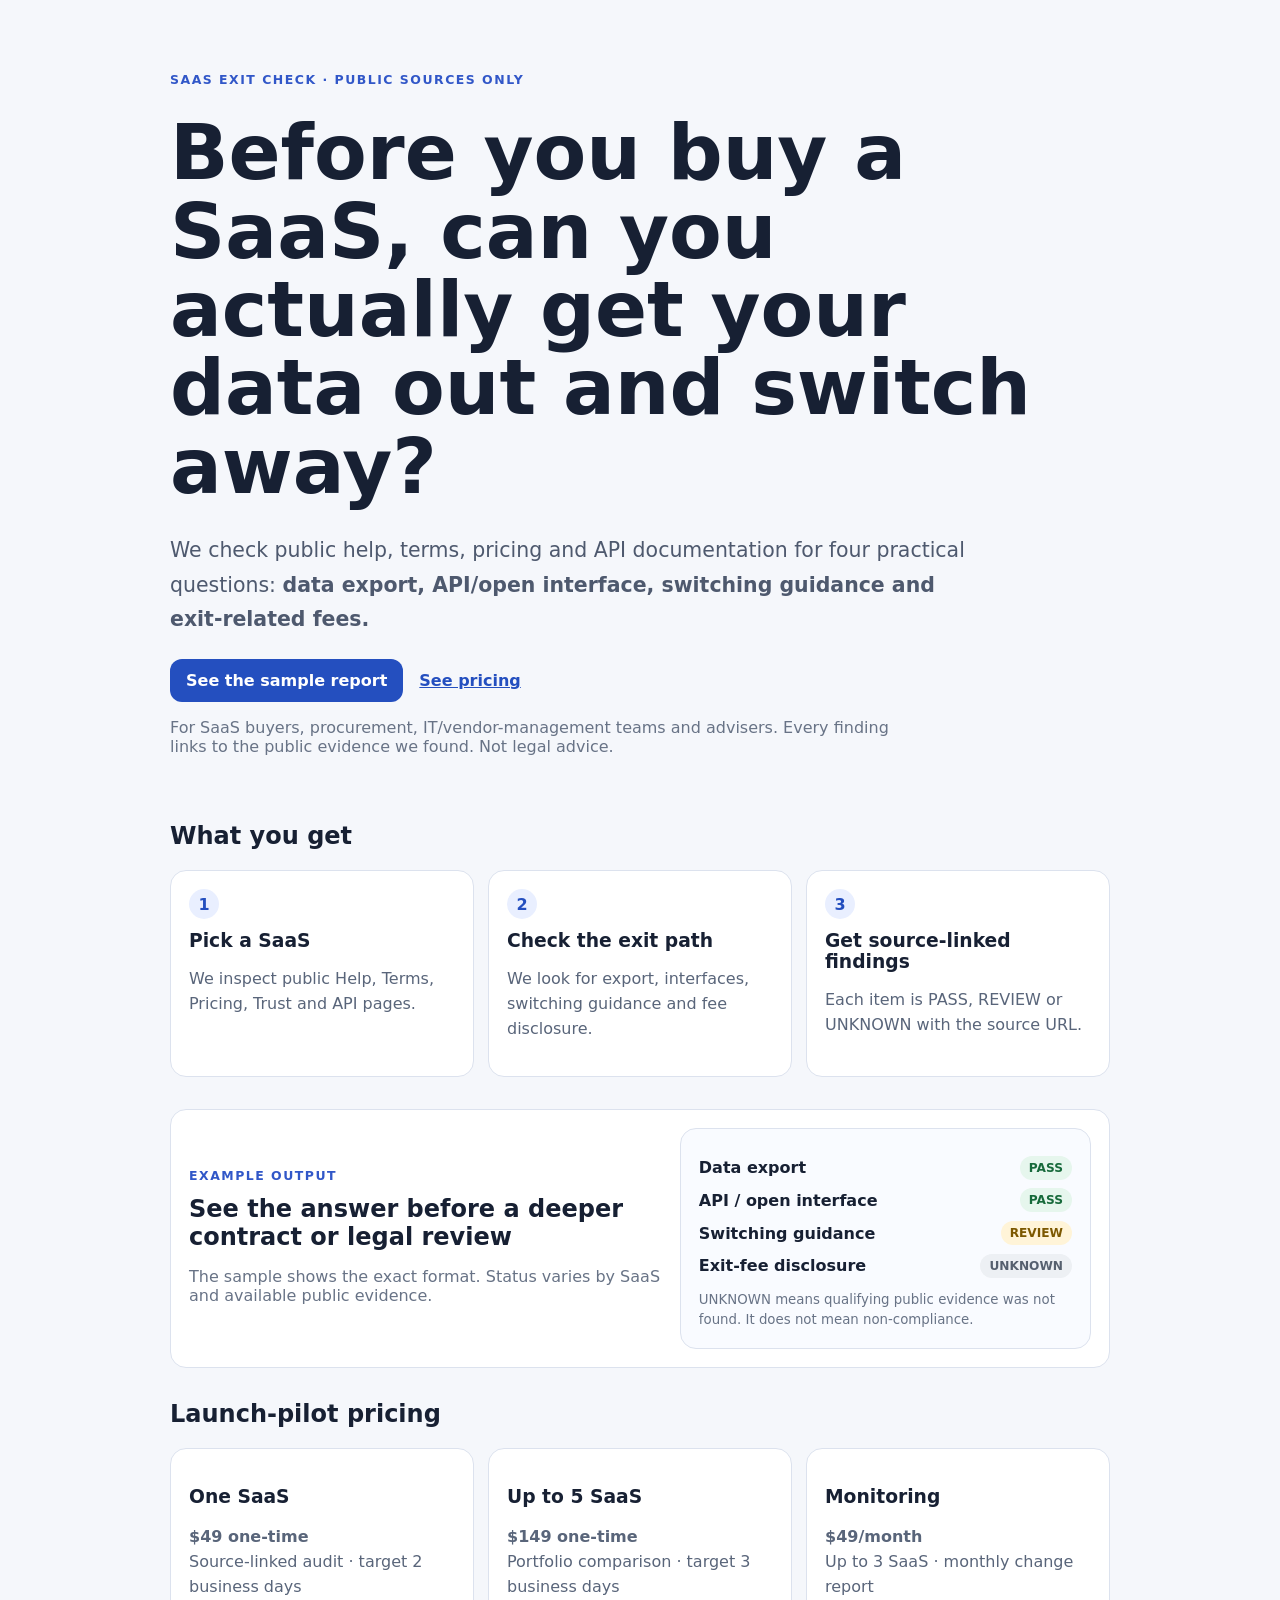
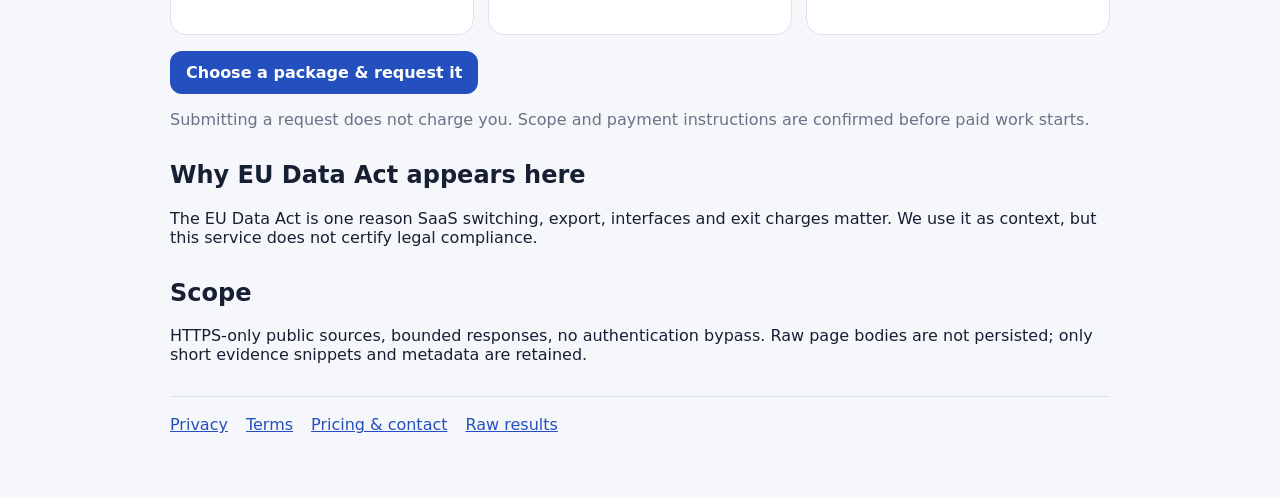
==== commit f8891be6: "Make SaaS exit audit pricing and buyer path explicit" ====
--- a/public/index.html
+++ b/public/index.html
@@ -1 +1 @@
-<!doctype html><html lang="en"><head><meta charset="utf-8"><meta name="viewport" content="width=device-width,initial-scale=1"><meta http-equiv="Content-Security-Policy" content="default-src 'self'; script-src 'self'; style-src 'self'; img-src 'self' data:; object-src 'none'; base-uri 'none'; form-action 'self'; frame-src 'none'; connect-src 'self' https://ai-search-audit-dun.vercel.app; upgrade-insecure-requests"><meta name="referrer" content="no-referrer"><meta name="robots" content="index,follow,max-image-preview:large"><title>Can You Get Your Data Out? | SaaS Exit Evidence Audit</title><meta name="description" content="Check whether a SaaS publicly explains how customers can export data, use APIs, switch away, and understand exit-related fees. Source-linked evidence only; not legal advice."><link rel="canonical" href="https://hirokimm.github.io/data-act-exit-audit/"><meta property="og:type" content="website"><meta property="og:title" content="Can You Get Your Data Out? | SaaS Exit Evidence Audit"><meta property="og:description" content="A source-linked first-pass check of SaaS data export, APIs, switching guidance and exit-related fee disclosures."><meta property="og:url" content="https://hirokimm.github.io/data-act-exit-audit/"><meta name="twitter:card" content="summary"><link rel="stylesheet" href="styles.css"></head><body><!-- CI compatibility marker: Open public paid-pilot inquiry --><main><header><p class="eyebrow">SAAS EXIT CHECK · PUBLIC SOURCES ONLY</p><h1>Can you actually get your data out and switch away from this SaaS?</h1><p class="lede">We check the SaaS provider’s public help pages, terms, pricing and API documentation for four practical exit questions: <strong>Can you export your data? Is there an API? Is switching explained? Are exit-related fees disclosed?</strong></p><div class="hero-actions"><a class="button" href="report.html" data-kpi="report_open">See a sample evidence report</a><a class="text-link" href="#how-it-works">How it works</a></div><p class="muted hero-note">For SaaS buyers, procurement teams, operators and advisers. Every finding links back to public evidence. This is a technical first-pass screen, not a legal compliance decision.</p></header><section id="how-it-works"><h2>What you get</h2><div class="steps"><article><span>1</span><h3>Pick a SaaS</h3><p>We inspect public pages such as Help, Terms, Pricing, Trust and API documentation.</p></article><article><span>2</span><h3>Check the exit path</h3><p>We look for data export, API/open-interface, switching guidance and fee disclosures.</p></article><article><span>3</span><h3>Get source-linked findings</h3><p>Each item is marked PASS, REVIEW or UNKNOWN with the public evidence we actually found.</p></article></div></section><section class="example"><div><p class="eyebrow">EXAMPLE OUTPUT</p><h2>A quick answer before a deeper contract or legal review</h2><p class="muted">Illustrative format only. Status depends on the evidence available for each SaaS.</p></div><div class="result-card"><p><strong>Data export</strong><span class="status pass">PASS</span></p><p><strong>API / open interface</strong><span class="status pass">PASS</span></p><p><strong>Switching guidance</strong><span class="status review">REVIEW</span></p><p><strong>Exit-fee disclosure</strong><span class="status unknown">UNKNOWN</span></p><small>UNKNOWN means we did not find qualifying public evidence. It does not mean non-compliance.</small></div></section><section><h2>What the audit checks</h2><div class="grid"><article><h3>Data export</h3><p>Customer-data download, export and portability documentation.</p></article><article><h3>API & interfaces</h3><p>API, interoperability and other open-interface documentation.</p></article><article><h3>Switching</h3><p>Termination, migration assistance and continuity guidance.</p></article><article><h3>Fees</h3><p>Switching, egress, export and termination-fee disclosures.</p></article><article><h3>Before you buy</h3><p>Public terms, pricing and guidance that help a buyer understand the exit path in advance.</p></article></div></section><section class="notice"><h2>How to read results</h2><p><strong>PASS</strong> means direct positive public evidence was found. <strong>REVIEW</strong> means potentially relevant evidence needs interpretation. <strong>UNKNOWN</strong> means no qualifying evidence was collected and must never be treated as non-compliance.</p></section><section><h2>Need this checked for your SaaS portfolio?</h2><p>We can discuss a one-time exit-evidence audit or recurring monitoring across one or more SaaS services. The inquiry is non-binding: scope, pricing and billing are agreed separately before any paid work starts.</p><p><strong>Before you continue:</strong> the inquiry is submitted as a <strong>public GitHub Issue</strong>. A GitHub account/sign-in is required to submit it, and the issue plus anything you write in it will be publicly visible and may be indexed by search engines.</p><p><a class="button" href="https://github.com/Hirokimm/data-act-exit-audit/issues/new?template=paid-pilot.md" rel="noreferrer" data-kpi="monetization_interest">Ask about an audit</a></p><p class="muted">Use public URLs only. Do not submit company-confidential details, credentials, private contracts, personal data or security secrets.</p></section><section><h2>Why EU Data Act appears here</h2><p>The EU Data Act is one reason SaaS switching, data export, interfaces and exit charges matter to European buyers and providers. We use it as context for the evidence categories, but this service does not certify legal compliance and does not replace contractual or legal review.</p></section><section><h2>Scope</h2><p>The scanner uses HTTPS-only public seed pages, bounded responses, timeouts, allowed-domain checks and no authentication bypass. Raw page bodies are not persisted; only short evidence snippets and metadata are retained.</p><p class="muted">Technical public-evidence screening only. Not legal advice or compliance certification.</p></section><nav aria-label="Legal and contact"><a href="privacy.html">Privacy</a><a href="terms.html">Terms</a><a href="contact.html" data-kpi="contact_open">Contact</a><a href="results.json">Raw results</a></nav></main><script src="kpi.js" defer></script></body></html>
+<!doctype html><html lang="en"><head><meta charset="utf-8"><meta name="viewport" content="width=device-width,initial-scale=1"><meta http-equiv="Content-Security-Policy" content="default-src 'self'; script-src 'self'; style-src 'self'; img-src 'self' data:; object-src 'none'; base-uri 'none'; form-action 'self'; frame-src 'none'; connect-src 'self' https://ai-search-audit-dun.vercel.app; upgrade-insecure-requests"><meta name="referrer" content="no-referrer"><meta name="robots" content="index,follow,max-image-preview:large"><title>Can You Get Your Data Out? | SaaS Exit Evidence Audit</title><meta name="description" content="Check whether a SaaS publicly explains data export, APIs, switching and exit-related fees. Sample report and fixed-scope launch pilots available."><link rel="canonical" href="https://hirokimm.github.io/data-act-exit-audit/"><meta property="og:type" content="website"><meta property="og:title" content="Can You Get Your Data Out? | SaaS Exit Evidence Audit"><meta property="og:description" content="Source-linked SaaS exit evidence audit for buyers and procurement teams."><link rel="stylesheet" href="styles.css"></head><body><main><header><p class="eyebrow">SAAS EXIT CHECK · PUBLIC SOURCES ONLY</p><h1>Before you buy a SaaS, can you actually get your data out and switch away?</h1><p class="lede">We check public help, terms, pricing and API documentation for four practical questions: <strong>data export, API/open interface, switching guidance and exit-related fees.</strong></p><div class="hero-actions"><a class="button" href="report.html" data-kpi="report_open">See the sample report</a><a class="text-link" href="contact.html" data-kpi="monetization_interest">See pricing</a></div><p class="muted hero-note">For SaaS buyers, procurement, IT/vendor-management teams and advisers. Every finding links to the public evidence we found. Not legal advice.</p></header><section id="how-it-works"><h2>What you get</h2><div class="steps"><article><span>1</span><h3>Pick a SaaS</h3><p>We inspect public Help, Terms, Pricing, Trust and API pages.</p></article><article><span>2</span><h3>Check the exit path</h3><p>We look for export, interfaces, switching guidance and fee disclosure.</p></article><article><span>3</span><h3>Get source-linked findings</h3><p>Each item is PASS, REVIEW or UNKNOWN with the source URL.</p></article></div></section><section class="example"><div><p class="eyebrow">EXAMPLE OUTPUT</p><h2>See the answer before a deeper contract or legal review</h2><p class="muted">The sample shows the exact format. Status varies by SaaS and available public evidence.</p></div><div class="result-card"><p><strong>Data export</strong><span class="status pass">PASS</span></p><p><strong>API / open interface</strong><span class="status pass">PASS</span></p><p><strong>Switching guidance</strong><span class="status review">REVIEW</span></p><p><strong>Exit-fee disclosure</strong><span class="status unknown">UNKNOWN</span></p><small>UNKNOWN means qualifying public evidence was not found. It does not mean non-compliance.</small></div></section><section><h2>Launch-pilot pricing</h2><div class="grid"><article><h3>One SaaS</h3><p><strong>$49 one-time</strong><br>Source-linked audit · target 2 business days</p></article><article><h3>Up to 5 SaaS</h3><p><strong>$149 one-time</strong><br>Portfolio comparison · target 3 business days</p></article><article><h3>Monitoring</h3><p><strong>$49/month</strong><br>Up to 3 SaaS · monthly change report</p></article></div><p><a class="button" href="contact.html" data-kpi="monetization_interest">Choose a package & request it</a></p><p class="muted">Submitting a request does not charge you. Scope and payment instructions are confirmed before paid work starts.</p></section><section><h2>Why EU Data Act appears here</h2><p>The EU Data Act is one reason SaaS switching, export, interfaces and exit charges matter. We use it as context, but this service does not certify legal compliance.</p></section><section><h2>Scope</h2><p>HTTPS-only public sources, bounded responses, no authentication bypass. Raw page bodies are not persisted; only short evidence snippets and metadata are retained.</p></section><nav><a href="privacy.html">Privacy</a><a href="terms.html">Terms</a><a href="contact.html" data-kpi="contact_open">Pricing & contact</a><a href="results.json">Raw results</a></nav></main><script src="kpi.js" defer></script></body></html>
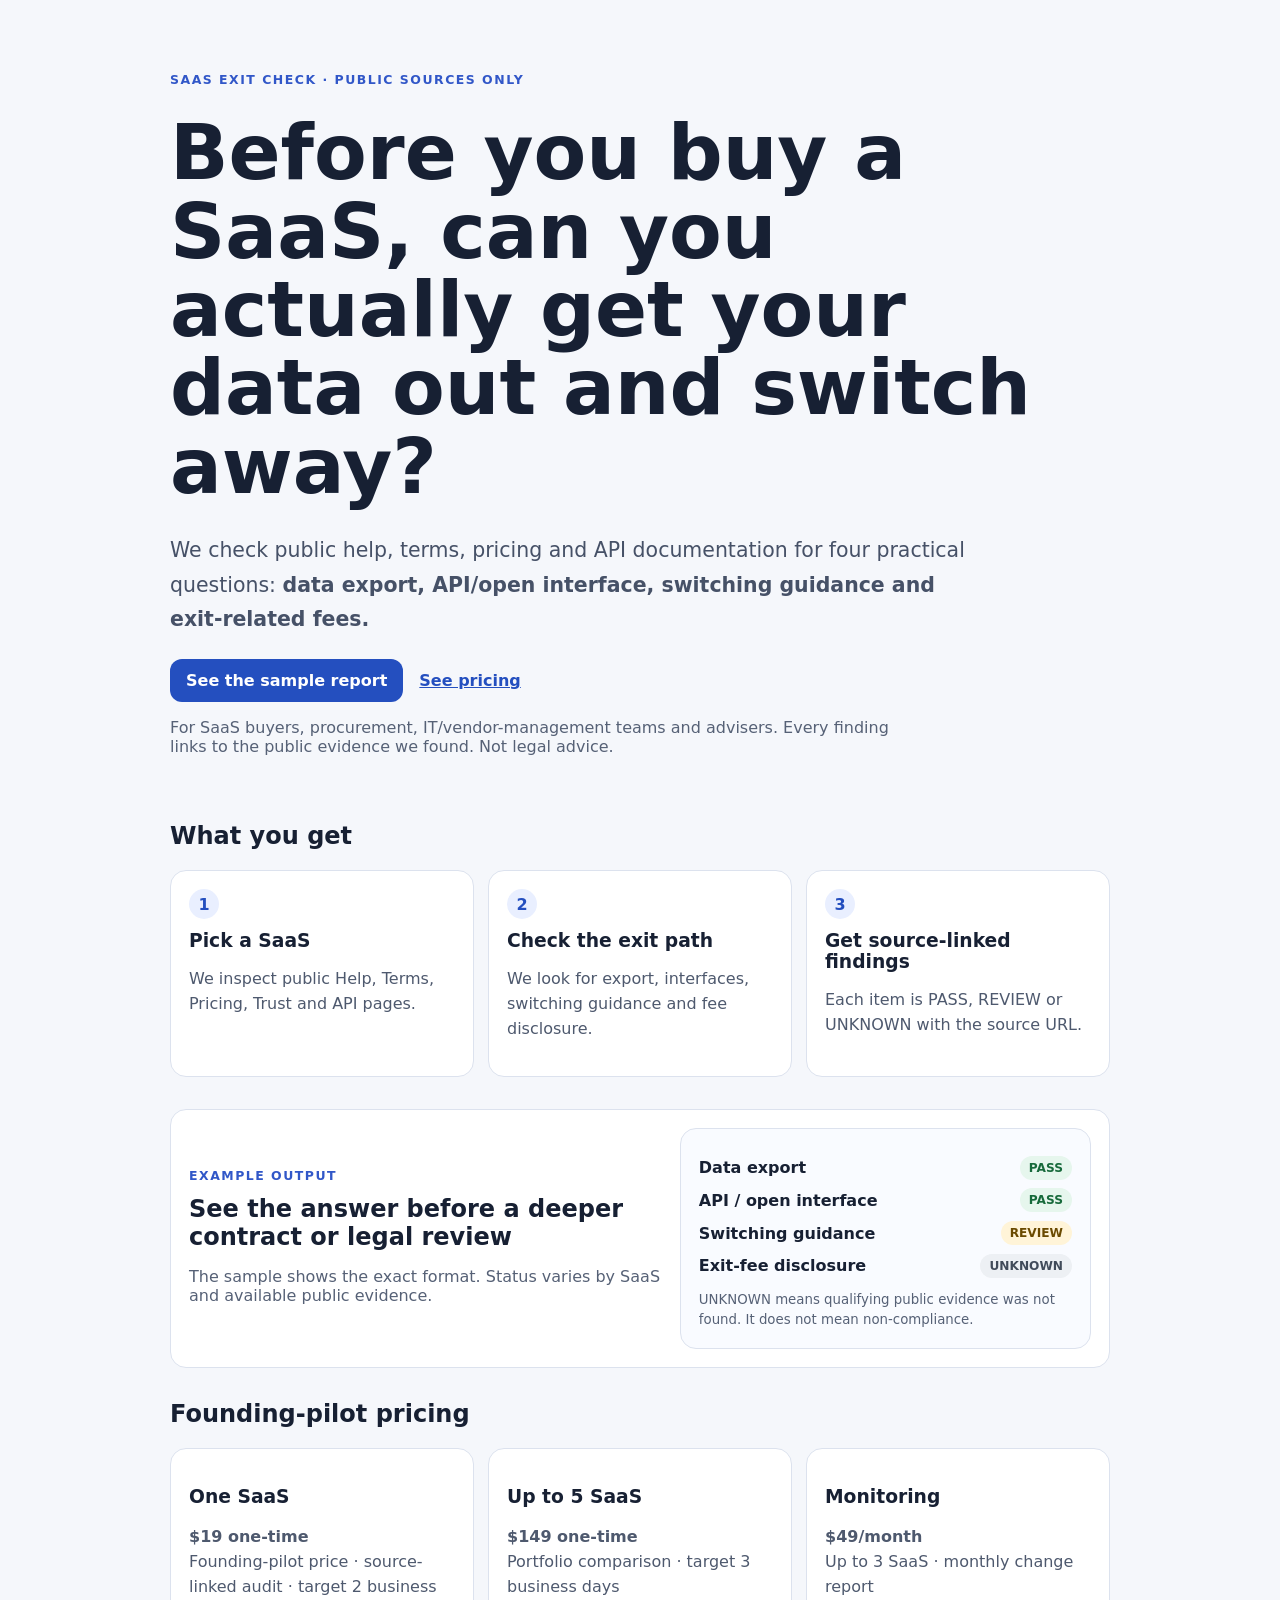
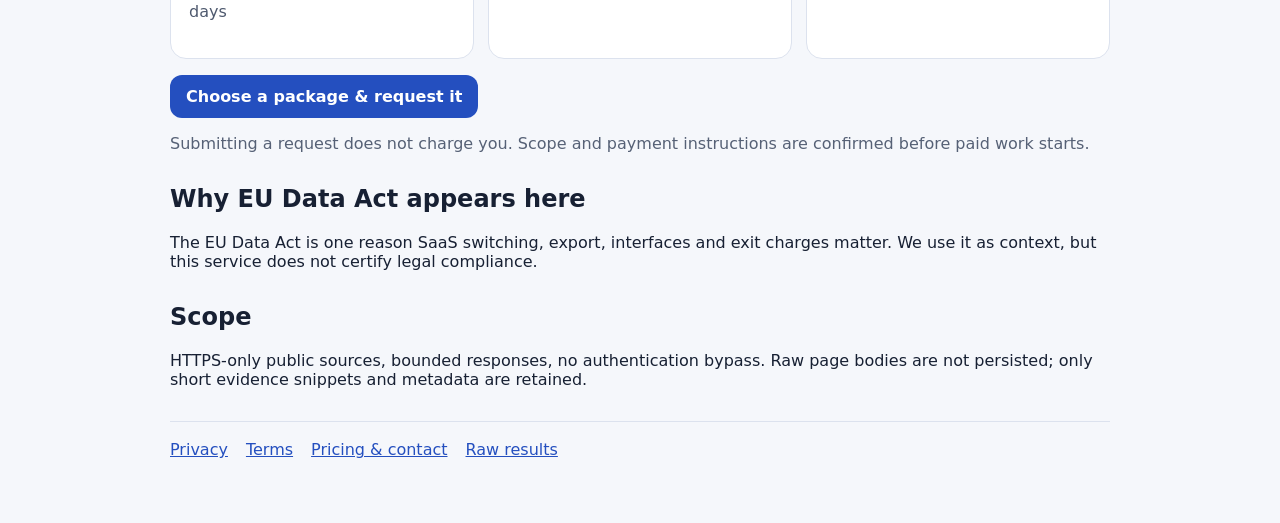
==== commit 95b94136: "Test lower-friction $19 founding audit offer" ====
--- a/public/index.html
+++ b/public/index.html
@@ -1 +1 @@
-<!doctype html><html lang="en"><head><meta charset="utf-8"><meta name="viewport" content="width=device-width,initial-scale=1"><meta http-equiv="Content-Security-Policy" content="default-src 'self'; script-src 'self'; style-src 'self'; img-src 'self' data:; object-src 'none'; base-uri 'none'; form-action 'self'; frame-src 'none'; connect-src 'self' https://ai-search-audit-dun.vercel.app; upgrade-insecure-requests"><meta name="referrer" content="no-referrer"><meta name="robots" content="index,follow,max-image-preview:large"><title>Can You Get Your Data Out? | SaaS Exit Evidence Audit</title><meta name="description" content="Check whether a SaaS publicly explains data export, APIs, switching and exit-related fees. Sample report and fixed-scope launch pilots available."><link rel="canonical" href="https://hirokimm.github.io/data-act-exit-audit/"><meta property="og:type" content="website"><meta property="og:title" content="Can You Get Your Data Out? | SaaS Exit Evidence Audit"><meta property="og:description" content="Source-linked SaaS exit evidence audit for buyers and procurement teams."><link rel="stylesheet" href="styles.css"></head><body><main><header><p class="eyebrow">SAAS EXIT CHECK · PUBLIC SOURCES ONLY</p><h1>Before you buy a SaaS, can you actually get your data out and switch away?</h1><p class="lede">We check public help, terms, pricing and API documentation for four practical questions: <strong>data export, API/open interface, switching guidance and exit-related fees.</strong></p><div class="hero-actions"><a class="button" href="report.html" data-kpi="report_open">See the sample report</a><a class="text-link" href="contact.html" data-kpi="monetization_interest">See pricing</a></div><p class="muted hero-note">For SaaS buyers, procurement, IT/vendor-management teams and advisers. Every finding links to the public evidence we found. Not legal advice.</p></header><section id="how-it-works"><h2>What you get</h2><div class="steps"><article><span>1</span><h3>Pick a SaaS</h3><p>We inspect public Help, Terms, Pricing, Trust and API pages.</p></article><article><span>2</span><h3>Check the exit path</h3><p>We look for export, interfaces, switching guidance and fee disclosure.</p></article><article><span>3</span><h3>Get source-linked findings</h3><p>Each item is PASS, REVIEW or UNKNOWN with the source URL.</p></article></div></section><section class="example"><div><p class="eyebrow">EXAMPLE OUTPUT</p><h2>See the answer before a deeper contract or legal review</h2><p class="muted">The sample shows the exact format. Status varies by SaaS and available public evidence.</p></div><div class="result-card"><p><strong>Data export</strong><span class="status pass">PASS</span></p><p><strong>API / open interface</strong><span class="status pass">PASS</span></p><p><strong>Switching guidance</strong><span class="status review">REVIEW</span></p><p><strong>Exit-fee disclosure</strong><span class="status unknown">UNKNOWN</span></p><small>UNKNOWN means qualifying public evidence was not found. It does not mean non-compliance.</small></div></section><section><h2>Launch-pilot pricing</h2><div class="grid"><article><h3>One SaaS</h3><p><strong>$49 one-time</strong><br>Source-linked audit · target 2 business days</p></article><article><h3>Up to 5 SaaS</h3><p><strong>$149 one-time</strong><br>Portfolio comparison · target 3 business days</p></article><article><h3>Monitoring</h3><p><strong>$49/month</strong><br>Up to 3 SaaS · monthly change report</p></article></div><p><a class="button" href="contact.html" data-kpi="monetization_interest">Choose a package & request it</a></p><p class="muted">Submitting a request does not charge you. Scope and payment instructions are confirmed before paid work starts.</p></section><section><h2>Why EU Data Act appears here</h2><p>The EU Data Act is one reason SaaS switching, export, interfaces and exit charges matter. We use it as context, but this service does not certify legal compliance.</p></section><section><h2>Scope</h2><p>HTTPS-only public sources, bounded responses, no authentication bypass. Raw page bodies are not persisted; only short evidence snippets and metadata are retained.</p></section><nav><a href="privacy.html">Privacy</a><a href="terms.html">Terms</a><a href="contact.html" data-kpi="contact_open">Pricing & contact</a><a href="results.json">Raw results</a></nav></main><script src="kpi.js" defer></script></body></html>+<!doctype html><html lang="en"><head><meta charset="utf-8"><meta name="viewport" content="width=device-width,initial-scale=1"><meta http-equiv="Content-Security-Policy" content="default-src 'self'; script-src 'self'; style-src 'self'; img-src 'self' data:; object-src 'none'; base-uri 'none'; form-action 'self'; frame-src 'none'; connect-src 'self' https://ai-search-audit-dun.vercel.app; upgrade-insecure-requests"><meta name="referrer" content="no-referrer"><meta name="robots" content="index,follow,max-image-preview:large"><title>Can You Get Your Data Out? | SaaS Exit Evidence Audit</title><meta name="description" content="Check whether a SaaS publicly explains data export, APIs, switching and exit-related fees. Sample report and fixed-scope launch pilots available."><link rel="canonical" href="https://hirokimm.github.io/data-act-exit-audit/"><meta property="og:type" content="website"><meta property="og:title" content="Can You Get Your Data Out? | SaaS Exit Evidence Audit"><meta property="og:description" content="Source-linked SaaS exit evidence audit for buyers and procurement teams."><link rel="stylesheet" href="styles.css"></head><body><main><header><p class="eyebrow">SAAS EXIT CHECK · PUBLIC SOURCES ONLY</p><h1>Before you buy a SaaS, can you actually get your data out and switch away?</h1><p class="lede">We check public help, terms, pricing and API documentation for four practical questions: <strong>data export, API/open interface, switching guidance and exit-related fees.</strong></p><div class="hero-actions"><a class="button" href="report.html" data-kpi="report_open">See the sample report</a><a class="text-link" href="contact.html" data-kpi="monetization_interest">See pricing</a></div><p class="muted hero-note">For SaaS buyers, procurement, IT/vendor-management teams and advisers. Every finding links to the public evidence we found. Not legal advice.</p></header><section id="how-it-works"><h2>What you get</h2><div class="steps"><article><span>1</span><h3>Pick a SaaS</h3><p>We inspect public Help, Terms, Pricing, Trust and API pages.</p></article><article><span>2</span><h3>Check the exit path</h3><p>We look for export, interfaces, switching guidance and fee disclosure.</p></article><article><span>3</span><h3>Get source-linked findings</h3><p>Each item is PASS, REVIEW or UNKNOWN with the source URL.</p></article></div></section><section class="example"><div><p class="eyebrow">EXAMPLE OUTPUT</p><h2>See the answer before a deeper contract or legal review</h2><p class="muted">The sample shows the exact format. Status varies by SaaS and available public evidence.</p></div><div class="result-card"><p><strong>Data export</strong><span class="status pass">PASS</span></p><p><strong>API / open interface</strong><span class="status pass">PASS</span></p><p><strong>Switching guidance</strong><span class="status review">REVIEW</span></p><p><strong>Exit-fee disclosure</strong><span class="status unknown">UNKNOWN</span></p><small>UNKNOWN means qualifying public evidence was not found. It does not mean non-compliance.</small></div></section><section><h2>Founding-pilot pricing</h2><div class="grid"><article><h3>One SaaS</h3><p><strong>$19 one-time</strong><br>Founding-pilot price · source-linked audit · target 2 business days</p></article><article><h3>Up to 5 SaaS</h3><p><strong>$149 one-time</strong><br>Portfolio comparison · target 3 business days</p></article><article><h3>Monitoring</h3><p><strong>$49/month</strong><br>Up to 3 SaaS · monthly change report</p></article></div><p><a class="button" href="contact.html" data-kpi="monetization_interest">Choose a package & request it</a></p><p class="muted">Submitting a request does not charge you. Scope and payment instructions are confirmed before paid work starts.</p></section><section><h2>Why EU Data Act appears here</h2><p>The EU Data Act is one reason SaaS switching, export, interfaces and exit charges matter. We use it as context, but this service does not certify legal compliance.</p></section><section><h2>Scope</h2><p>HTTPS-only public sources, bounded responses, no authentication bypass. Raw page bodies are not persisted; only short evidence snippets and metadata are retained.</p></section><nav><a href="privacy.html">Privacy</a><a href="terms.html">Terms</a><a href="contact.html" data-kpi="contact_open">Pricing & contact</a><a href="results.json">Raw results</a></nav></main><script src="kpi.js" defer></script></body></html>
--- a/public/styles.css
+++ b/public/styles.css
@@ -1 +1 @@
-:root{font-family:Inter,ui-sans-serif,system-ui,-apple-system,BlinkMacSystemFont,"Segoe UI",sans-serif;color:#172033;background:#f5f7fb}*{box-sizing:border-box}html{scroll-behavior:smooth}body{margin:0}main{max-width:980px;margin:auto;padding:32px 20px 64px}header{padding:28px 0 18px}.eyebrow{font-size:.78rem;font-weight:800;letter-spacing:.12em;color:#3157c8}h1{font-size:clamp(2.25rem,7vw,4.8rem);line-height:1.02;margin:.35em 0;max-width:920px}.lede{font-size:clamp(1.08rem,2.3vw,1.28rem);line-height:1.7;color:#4e596e;max-width:820px}.hero-actions{display:flex;align-items:center;gap:16px;flex-wrap:wrap;margin:22px 0 12px}.hero-note{max-width:760px}.text-link{font-weight:700}.button{display:inline-block;background:#244fbf;color:#fff;text-decoration:none;padding:12px 16px;border-radius:12px;font-weight:700}.muted{color:#687386}section{margin:32px 0}.grid,.steps{display:grid;grid-template-columns:repeat(auto-fit,minmax(210px,1fr));gap:14px}.grid article,.steps article,.notice,.example,.result-card{background:#fff;border:1px solid #dce2ee;border-radius:16px;padding:18px}.steps article span{display:inline-grid;place-items:center;width:30px;height:30px;border-radius:999px;background:#e9efff;color:#244fbf;font-weight:800}.steps h3{margin:.7rem 0 .35rem}.steps p,.grid p{color:#59657a;line-height:1.55}.example{display:grid;grid-template-columns:1.15fr 1fr;gap:18px;align-items:center}.example h2{margin:.3rem 0}.result-card{background:#f9fbff}.result-card p{display:flex;align-items:center;justify-content:space-between;gap:12px;margin:.55rem 0}.result-card small{display:block;color:#687386;line-height:1.5;margin-top:12px}.status{font-size:.76rem;font-weight:800;border-radius:999px;padding:5px 9px}.pass{background:#e6f6ed;color:#176a3b}.review{background:#fff4d8;color:#7c5800}.unknown{background:#edf0f4;color:#56606f}a{color:#244fbf}nav{display:flex;gap:18px;flex-wrap:wrap;margin-top:28px;padding-top:18px;border-top:1px solid #dce2ee}@media(max-width:700px){main{padding:22px 14px 48px}header{padding-top:18px}h1{font-size:clamp(2.15rem,11vw,3.35rem)}.grid,.steps,.example{grid-template-columns:1fr}.hero-actions{align-items:stretch}.hero-actions .button{text-align:center}.result-card{padding:15px}}
+:root{font-family:Inter,ui-sans-serif,system-ui,-apple-system,BlinkMacSystemFont,"Segoe UI",sans-serif;color:#172033;background:#f5f7fb}*{box-sizing:border-box}html{scroll-behavior:smooth}body{margin:0}main{max-width:980px;margin:auto;padding:32px 20px 64px}header{padding:28px 0 18px}.eyebrow{font-size:.78rem;font-weight:800;letter-spacing:.12em;color:#3157c8}h1{font-size:clamp(2.25rem,7vw,4.8rem);line-height:1.02;margin:.35em 0;max-width:920px}.lede{font-size:clamp(1.08rem,2.3vw,1.28rem);line-height:1.7;color:#465167;max-width:820px}.hero-actions{display:flex;align-items:center;gap:16px;flex-wrap:wrap;margin:22px 0 12px}.hero-note{max-width:760px}.text-link{font-weight:700}.button{display:inline-block;background:#244fbf;color:#fff;text-decoration:none;padding:12px 16px;border-radius:12px;font-weight:700}.muted{color:#566176}section{margin:32px 0}.grid,.steps{display:grid;grid-template-columns:repeat(auto-fit,minmax(210px,1fr));gap:14px}.grid article,.steps article,.notice,.example,.result-card{background:#fff;border:1px solid #dce2ee;border-radius:16px;padding:18px}.steps article span{display:inline-grid;place-items:center;width:30px;height:30px;border-radius:999px;background:#e9efff;color:#244fbf;font-weight:800}.steps h3{margin:.7rem 0 .35rem}.steps p,.grid p{color:#4e596e;line-height:1.55}.example{display:grid;grid-template-columns:1.15fr 1fr;gap:18px;align-items:center}.example h2{margin:.3rem 0}.result-card{background:#f9fbff}.result-card p{display:flex;align-items:center;justify-content:space-between;gap:12px;margin:.55rem 0}.result-card small{display:block;color:#566176;line-height:1.5;margin-top:12px}.status{font-size:.76rem;font-weight:800;border-radius:999px;padding:5px 9px}.pass{background:#e6f6ed;color:#176a3b}.review{background:#fff4d8;color:#6a4a00}.unknown{background:#edf0f4;color:#414b5a}a{color:#244fbf}nav{display:flex;gap:18px;flex-wrap:wrap;margin-top:28px;padding-top:18px;border-top:1px solid #dce2ee}@media(max-width:700px){main{padding:22px 14px 48px}header{padding-top:18px}h1{font-size:clamp(2.15rem,11vw,3.35rem)}.grid,.steps,.example{grid-template-columns:1fr}.hero-actions{align-items:stretch}.hero-actions .button{text-align:center}.result-card{padding:15px}}
